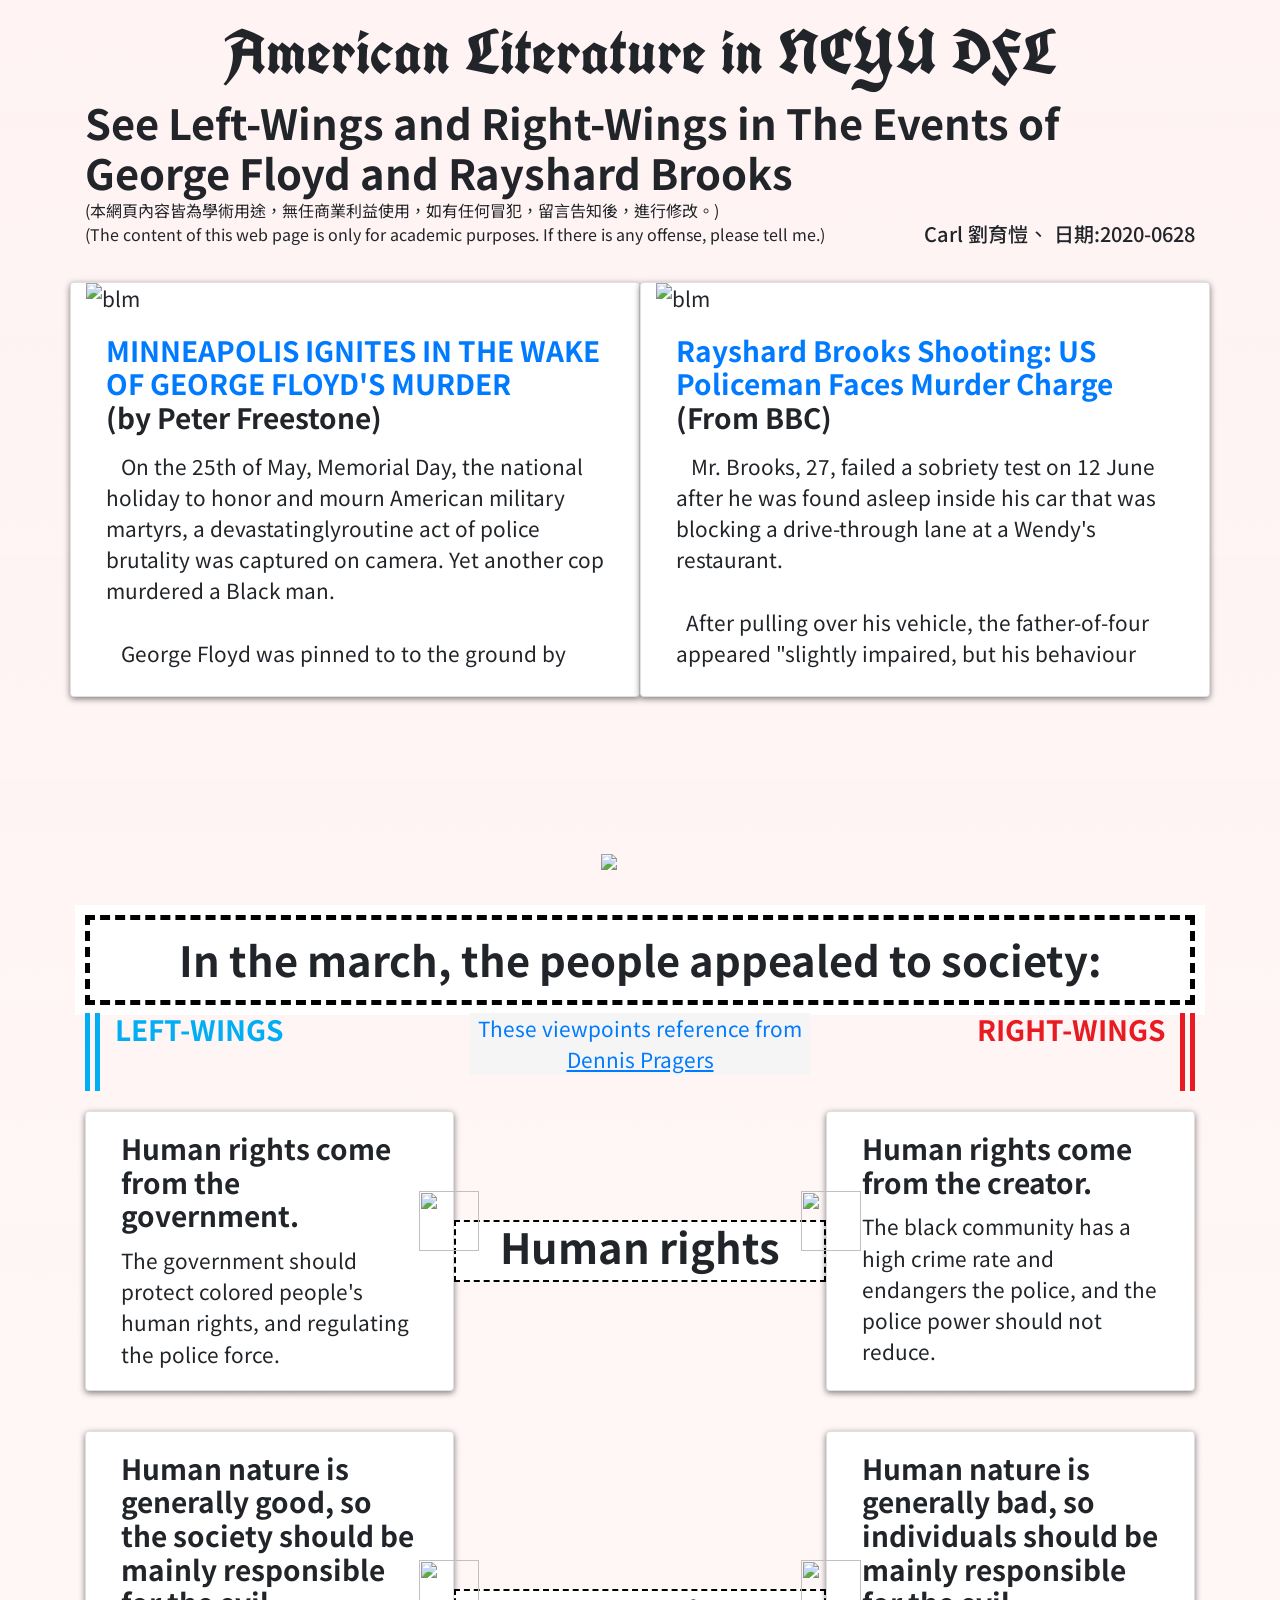
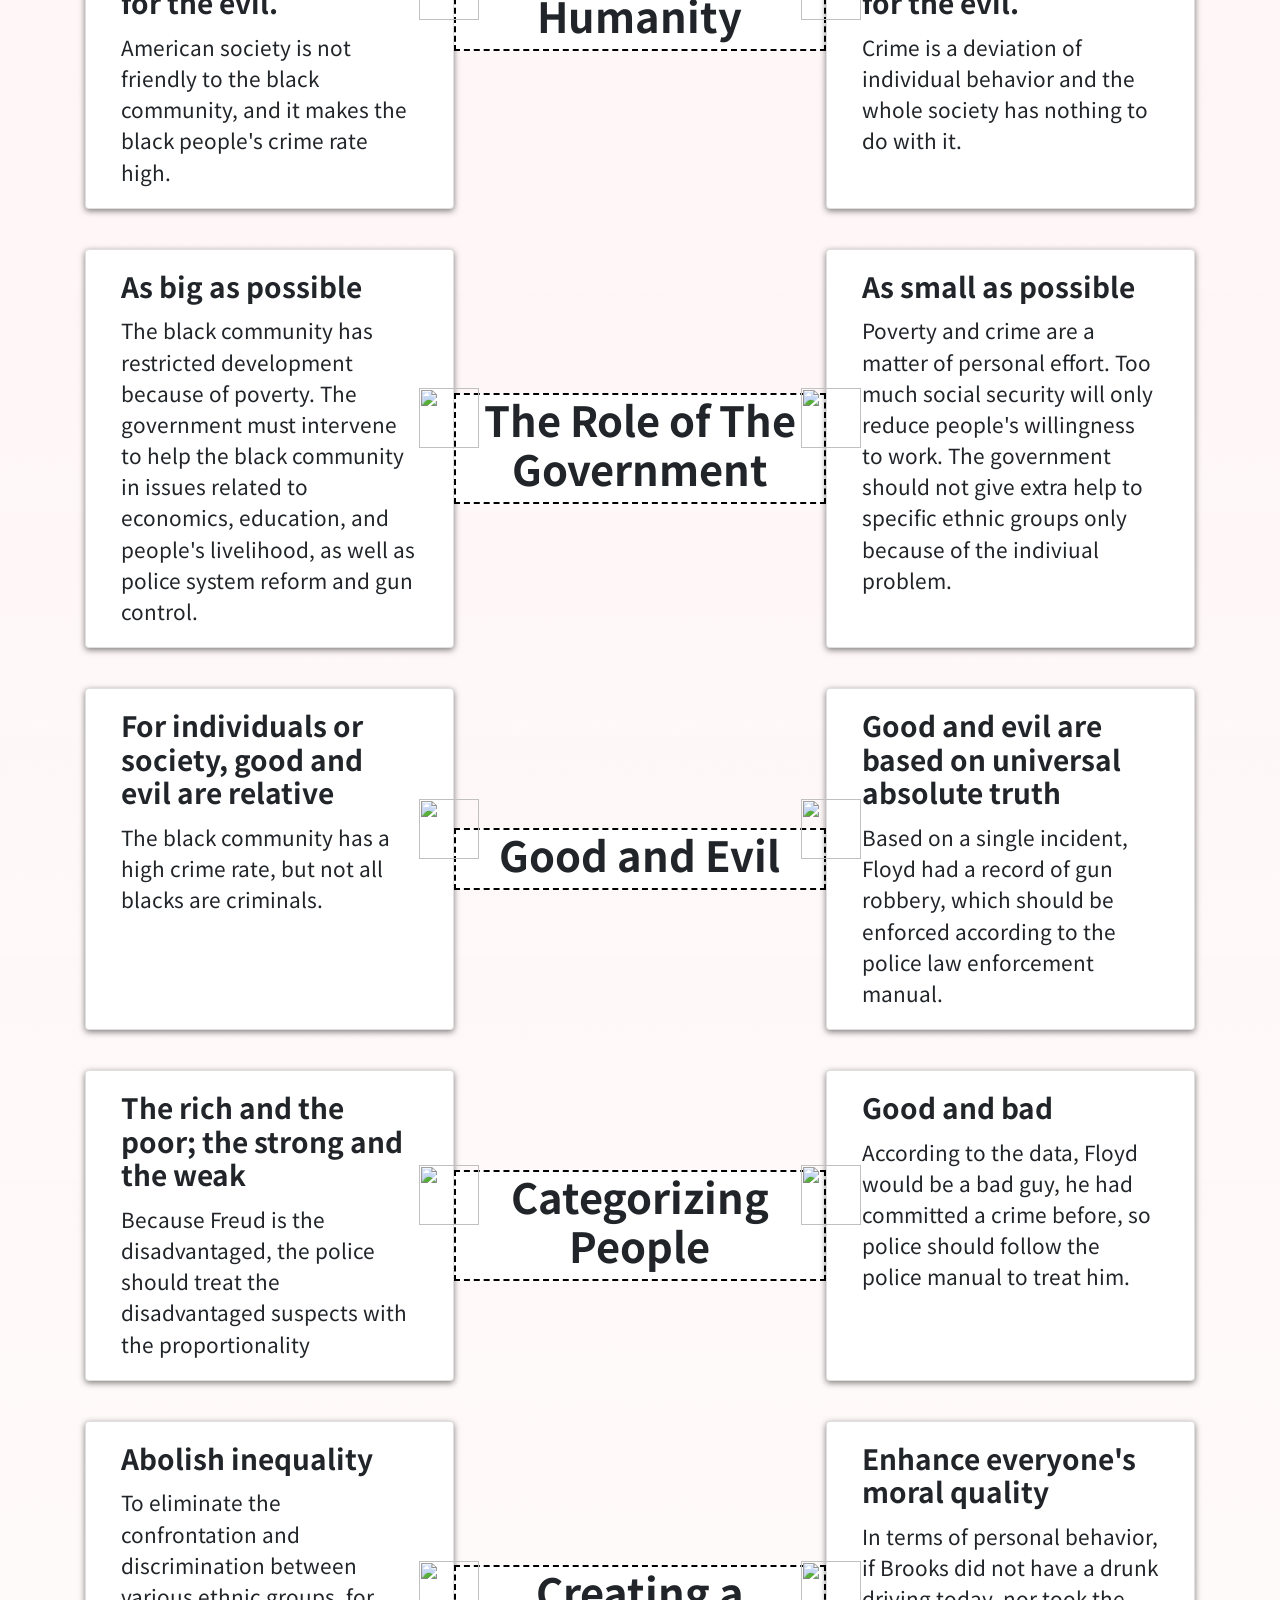
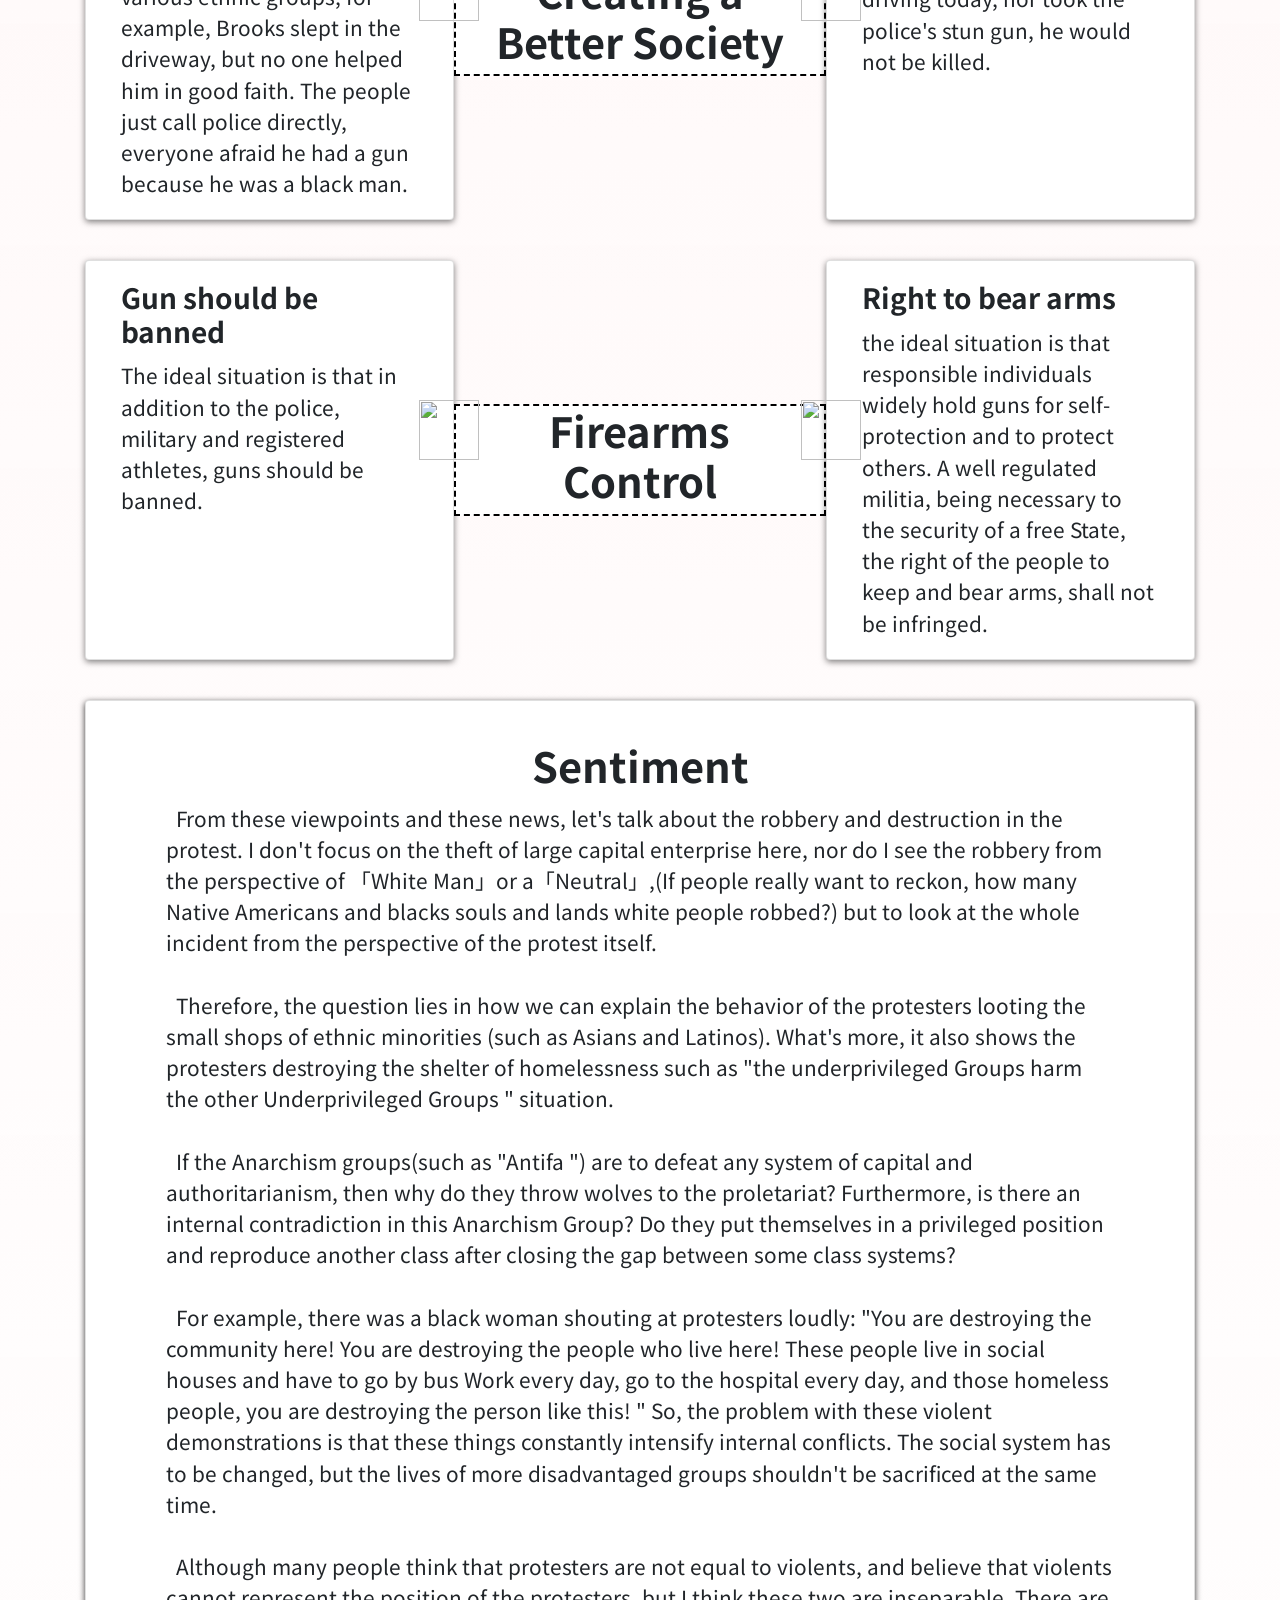
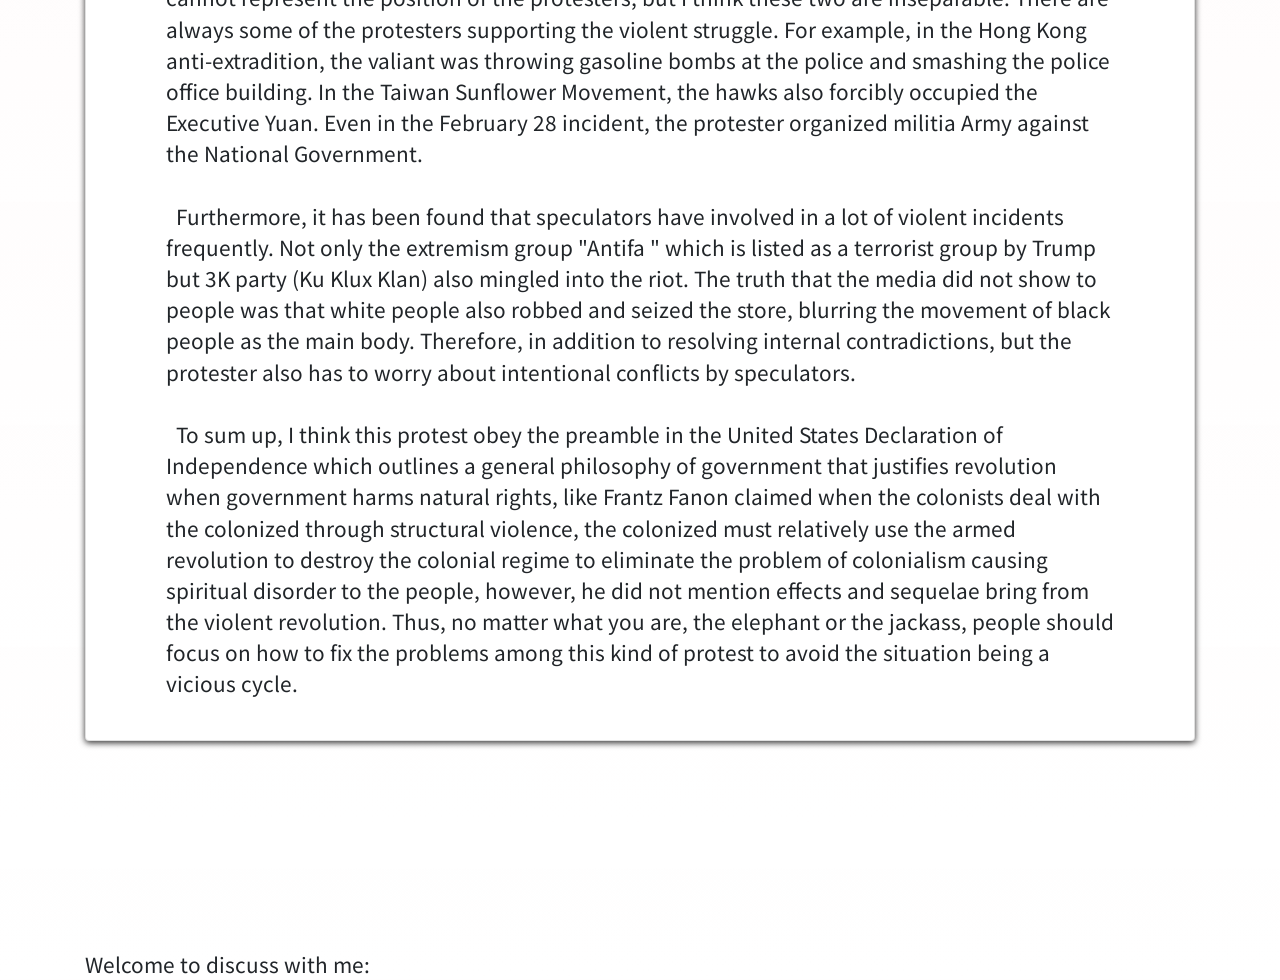
==== index.html @ 21b717a8 "dis" ====
<!DOCTYPE html>
<html lang="en">

<head>
    <meta charset="UTF-8">
    <meta name="viewport" content="width=1025">
    <title>B¿L?M</title>
    <link rel="stylesheet" href="https://meyerweb.com/eric/tools/css/reset/reset200802.css">
    <link rel="stylesheet" href="https://stackpath.bootstrapcdn.com/bootstrap/4.5.0/css/bootstrap.min.css" integrity="sha384-9aIt2nRpC12Uk9gS9baDl411NQApFmC26EwAOH8WgZl5MYYxFfc+NcPb1dKGj7Sk" crossorigin="anonymous">
    <!-- <script src="https://stackpath.bootstrapcdn.com/bootstrap/4.5.0/js/bootstrap.min.js" integrity="sha384-OgVRvuATP1z7JjHLkuOU7Xw704+h835Lr+6QL9UvYjZE3Ipu6Tp75j7Bh/kR0JKI" crossorigin="anonymous"></script> -->
    <link rel="stylesheet" href="https://cdnjs.cloudflare.com/ajax/libs/animate.css/3.3.0/animate.css">
    <link rel="shortcut icon" href="https://iconsplace.com/wp-content/uploads/_icons/000000/256/png/google-chrome-icon-256.png" type="image/x-icon">
    <link href="https://fonts.googleapis.com/css2?family=Noto+Sans+TC&family=UnifrakturCook:wght@700&display=swap" rel="stylesheet">
    <style>
        body {
            background: linear-gradient(rgba(255, 240, 240, 0.8), rgba(255, 255, 255, 0.9)), url('https://lh3.googleusercontent.com/proxy/pJ5uopFT8sGf6mEjCvaZZ-eyy_lwUpYX_Kmz_MWmwpootfdPMkE-rn_CFfOPHUoTSkvxgxNnmTvLa0_MJvCiFk77W7MVQLujhTjH9GxRevY4FN2OhsNRn4nRMw');
            font-family: 'Noto Sans TC', sans-serif;
            font-size: 1.3em;
        }
        
        h1 {
            font-size: 3em;
            font-weight: bold;
            font-family: 'UnifrakturCook', cursive;
        }
        
        h2 {
            font-size: 2em;
            font-weight: bold;
        }
        
        h3 {
            font-weight: bold;
        }
        
        .box {
            max-width: 1980px;
            min-width: 1024px;
            margin: auto;
        }
        
        .box-head {
            height: 100vh;
        }
        
        header {
            margin-top: 15px;
        }
        
        img {
            width: 100%;
            max-height: 250px;
        }
        
        .card {
            width: 18rem;
            margin: 20px 0px;
            box-shadow: 0 2px 6px rgba(0, 0, 0, .5);
        }
        
        .news {
            overflow-y: auto;
            height: 25vh;
        }
        
        .news2 {
            transition: all 1s 0s ease;
        }
        
        .news2:hover {
            color: palevioletred;
        }
        
        .backtop {
            position: fixed;
            bottom: 0;
            right: 44.6%;
            width: 200px;
            text-align: center;
            font-size: 3em;
            z-index: 1;
        }
        
        .backtop>a>img {
            width: 50%;
        }
        
        .subtitle>* {
            display: inline;
        }
        
        .detail>h5 {
            display: inline;
        }
        
        .final {
            width: 100%;
            margin-bottom: 10em;
            box-shadow: 0 2px 6px rgba(0, 0, 0, .8);
        }
        
        .final .card-body {
            margin: 20px 60px;
        }
        
        .final .card-body .card-text {
            height: auto;
        }
        
        .personbox {
            position: relative;
        }
        
        .personbox>img {
            border-radius: 50%;
        }
        
        .personbox .left {
            position: absolute;
            bottom: 0px;
            left: -130px;
            width: 75%;
        }
        
        .personbox .right {
            position: absolute;
            bottom: 0px;
            right: -130px;
            width: 75%;
        }
        
        .identitycard {
            background-color: white;
            text-align: center;
            margin: auto;
            line-height: 15em;
            border: dashed 2px black
        }
        
        .talkleft {
            width: 60px;
            height: 60px;
            content: url("https://image.winudf.com/v2/image1/dG4udGVlbnN3ZWxmYXJlX2ljb25fMTU3MDIwMjI2NV8wMTA/icon.png?w=170&fakeurl=1");
            border-radius: 0 !important;
            z-index: 1000;
            position: absolute;
            right: -7%;
            bottom: 50%;
        }
        
        .talkright {
            width: 60px;
            height: 60px;
            content: url("https://pic.90sjimg.com/design/00/58/41/78/58d649160c2cd.png");
            border-radius: 0 !important;
            z-index: 1000;
            position: absolute;
            left: -7%;
            bottom: 50%;
        }
    </style>
</head>

<body class="container">

    <article class="box">
        <section class="box-head">
            <header class="wow slideInDown" data-wow-duration="1s" data-wow-delay="0.5s">
                <h1 class="" style="text-align: center;">American Literature in NCYU DFL</h1>
                <div class="subtitle">
                    <h2 class="fadeInRightBig">See Left-Wings and Right-Wings in The Events of George Floyd and Rayshard Brooks</h2>
                    <div class="detail float-right " style="padding-top: 70px ;">
                        <h5>Carl 劉育愷</h5>、
                        <h5>日期:2020-0628</h5>
                    </div>
                </div>
                <p style="font-size: 16px; display: inline-block;">(本網頁內容皆為學術用途，無任商業利益使用，如有任何冒犯，留言告知後，進行修改。)<br>(The content of this web page is only for academic purposes. If there is any offense, please tell me.)</p>
            </header>
            <nav class="wow slideInUp backtop" data-wow-duration="2s" data-wow-delay="0.5s" onclick="reSet()">
                <a href="#">
                    <img src="https://lh3.googleusercontent.com/proxy/w7RNd7OXlBFT8busIS2VS5Qcq_rVOCeMQg1TzalvDR4INzHD3v9zJ9gLujIkWlRCo4nq19JwOWpqMjEetchMlT_P_YSnmse8zBUNX0by157L">
                </a>
            </nav>
            <article class="wow slideInDown row">
                <section class="card col">
                    <img src="https://newbloommag.net/wp-content/uploads/2020/06/image1-5.jpg" alt="blm">
                    <div class="card-body">
                        <h3 class="card-title"><a class="news2" href="https://newbloommag.net/2020/06/07/minneapolis-ignites-state-violence/" target="_blank">MINNEAPOLIS IGNITES IN THE WAKE OF GEORGE FLOYD'S MURDER
                            </a>
                            <p>(by Peter Freestone)</p>
                        </h3>
                        <p class="card-text news">&nbsp; &nbsp;On the 25th of May, Memorial Day, the national holiday to honor and mourn American military martyrs, a devastatinglyroutine act of police brutality was captured on camera. Yet another cop murdered a Black man. <br><br>&nbsp;
                            &nbsp;George Floyd was pinned to to the ground by Minneapolis police and suffocated under the weight of the knee pressed against his neck. Some of GeorgeFloyd's last words echoed Eric Garner's dying plea for mercy, "I can't
                            breathe."
                        </p>
                    </div>
                </section>
                <section class="card col">
                    <img src="https://img.rasset.ie/0014a48d-1600.jpg" alt="blm">
                    <div class="card-body">
                        <h3 class="card-title"><a class="news2" href="https://www.bbc.com/news/world-us-canada-53084232" target="_blank">Rayshard Brooks Shooting: US Policeman Faces Murder Charge
                        </a>
                            <p>(From BBC)</p>
                        </h3>
                        <p class="card-text news">&nbsp; &nbsp;Mr. Brooks, 27, failed a sobriety test on 12 June after he was found asleep inside his car that was blocking a drive-through lane at a Wendy's restaurant. <br><br>&nbsp;&nbsp;After pulling over his vehicle, the father-of-four
                            appeared "slightly impaired, but his behaviour during this incident was almost jovial", Fulton County District Attorney Paul Howard said on Wednesday.<br><br>&nbsp;&nbsp;For over 40 minutes, video shows him complying with officers
                            as he consented to a weapons search and provided them with his identification details.<br><br> &nbsp;&nbsp;However, as officers tried to handcuff him, he began struggling. The footage appears to show Mr Brooks punched Mr Rolfe,
                            grabbed Mr. Brosnan's stun gun and turned back while fleeing to fire it at Mr. Rolfe.<br><br>&nbsp;&nbsp;Mr. Brooks suffered two gunshots to the back that caused organ injuries and blood loss. One police bullet also hit a witness'
                            vehicle, nearly killing the driver, investigators say.
                        </p>
                    </div>
                </section>
            </article>
        </section>
        <h2 style="text-align: center; border: 5px dashed black ; padding:15px; outline: 10px solid #ffffff; background-color: #ffffff;">In the march, the people appealed to society:</h2>
        <!-- 左右派  -->
        <!-- 左右派 -->
        <!-- 人權 -->
        <article class="container">
            <section class="row">
                <section class="col-4" style="color:rgb(0,174,243); border-left: 15px double rgb(0,174,243)">
                    <h3>LEFT-WINGS</h3>
                </section>
                <section class="col-4">
                    <p style="text-align: center; background-color: whitesmoke ;">
                        <a class="news2" href="https://www.prageru.com/playlist/left-and-right-differences/" target="_blank">These viewpoints reference from <span style="text-decoration: underline;">Dennis Pragers</span></a>
                    </p>
                </section>
                <section class=" col-4 " style="text-align: right;color:rgb(232,27,35);border-right: 15px double rgb(232,27,35) ">
                    <h3>RIGHT-WINGS</h3>
                </section>
            </section>
            <section class="row ">
                <section class="wow bounceInLeft card row personbox col">
                    <img class="wow slideInUp left " style="height: 100% !important;width: 70% !important; bottom:0px;left:-245px;" src="https://media.glamour.com/photos/582df7780700a182135fddbc/master/pass/hillary-clinton-makeup-river.gif" alt="blm ">
                    <img class="talkleft wow jello" data-wow-iteration="infinite">
                    <div class="wow slideInDown card-body ">
                        <h3 class="card-title ">Human rights come from the government.</h3>
                        <p class="card-text ">The government should protect colored people's human rights, and regulating the police force.
                        </p>
                    </div>
                </section>
                <section class="identitycard col ">
                    <h2>Human rights</h2>
                </section>
                <section class="wow bounceInRight card row personbox col ">
                    <img class="right " style="height: 100% !important;width: 70% !important; bottom:-6px;right:-229px;" src="https://www.latercera.com/resizer/LCweiM3SCfS4xxPEzoZa1zQs_2k=/900x600/smart/arc-anglerfish-arc2-prod-copesa.s3.amazonaws.com/public/MACDYMUXYBEONHUFP4DHKCSY64.gif"
                        alt="blm ">
                    <img class="talkright wow jello" data-wow-iteration="infinite">
                    <div class="card-body ">
                        <h3 class="card-title ">Human rights come from the creator.</h3>
                        <p class="card-text ">The black community has a high crime rate and endangers the police, and the police power should not reduce.
                        </p>
                    </div>
                </section>
            </section>
            <!-- 人性 -->
            <!-- 人性 -->
            <section class="row ">
                <section class="wow bounceInLeft card row personbox col ">
                    <img class="wow slideInUp left " style="height: 100% !important;width: 68% !important; bottom:57px;left:-229px;" src="https://2.bp.blogspot.com/-QsU7yml0m9o/WEaJ3cmL1OI/AAAAAAAEKH4/-s4JSiabRSw58zl1hx0I9bqJjkA-z45gwCLcB/s1600/AW328325_12.gif" alt="blm ">
                    <img class="talkleft wow jello" data-wow-iteration="infinite">
                    <div class="wow slideInDown card-body ">
                        <h3 class="card-title ">Human nature is generally good, so the society should be mainly responsible for the evil.</h3>
                        <p class="card-text ">American society is not friendly to the black community, and it makes the black people's crime rate high.
                        </p>
                    </div>
                </section>
                <section class="identitycard col ">
                    <h2>Humanity</h2>
                </section>
                <section class="wow bounceInRight card row personbox col ">
                    <img class="right " style="height: 100% !important;width: 70% !important; bottom:57px;right:-229px;" src="https://upload.wikimedia.org/wikipedia/commons/2/24/%E6%88%98%E5%9B%BD%E6%97%B6%E6%A5%9A%E5%85%B0%E9%99%B5%E4%BB%A4%E8%8D%80%E5%86%B5.jpg" alt="blm ">

                    <img class="talkright wow jello" data-wow-iteration="infinite">
                    <div class="card-body ">
                        <h3 class="card-title ">Human nature is generally bad, so individuals should be mainly responsible for the evil.</h3>
                        <p class="card-text ">Crime is a deviation of individual behavior and the whole society has nothing to do with it.
                        </p>
                    </div>
                </section>
            </section>
            <!-- The role of the government:  -->
            <section class="row ">
                <section class="wow bounceInLeft card row personbox col ">
                    <img class="wow slideInUp left " style="height: 100% !important;width: 68% !important; bottom:57px;left:-229px;" src=" https://i.pinimg.com/originals/3e/51/85/3e518598093d62e6e7a1f4d001343b4f.gif" alt="blm ">
                    <img class="talkleft wow jello" data-wow-iteration="infinite">
                    <div class="wow slideInDown card-body ">
                        <h3 class="card-title ">As big as possible</h3>
                        <p class="card-text ">The black community has restricted development because of poverty. The government must intervene to help the black community in issues related to economics, education, and people's livelihood, as well as police system reform and
                            gun control.
                        </p>
                    </div>
                </section>
                <section class="identitycard col ">
                    <h2>The Role of The Government</h2>
                </section>
                <section class="wow bounceInRight card row personbox col ">
                    <img class="right " style="height: 100% !important;width: 70% !important; bottom:57px;right:-229px;" src="https://vignette.wikia.nocookie.net/epicrapbattlesofhistory/images/2/22/Thomas_Jefferson_Title_Card.gif/revision/latest?cb=20160531102606" alt="blm ">
                    <img class="talkright wow jello" data-wow-iteration="infinite">
                    <div class="card-body ">
                        <h3 class="card-title ">As small as possible</h3>
                        <p class="card-text ">Poverty and crime are a matter of personal effort. Too much social security will only reduce people's willingness to work. The government should not give extra help to specific ethnic groups only because of the indiviual problem.
                        </p>
                    </div>
                </section>
            </section>
            <!-- Good and evil: -->
            <section class="row ">
                <section class="wow bounceInLeft card row personbox col ">
                    <img class="wow slideInUp left " style="height: 100% !important;width: 68% !important; bottom:57px;left:-229px;" src="https://thumbs.dreamstime.com/z/jean-jacques-rousseau%E9%A2%9C%E8%89%B2%E7%94%BB%E8%B1%A1%EF%BC%8C%E4%BC%A0%E6%9F%93%E5%AA%92%E4%BB%8B-rousseau%EF%BC%8C-145036690.jpg"
                        alt="blm ">
                    <img class="talkleft wow jello" data-wow-iteration="infinite">
                    <div class="wow slideInDown card-body ">
                        <h3 class="card-title ">For individuals or society, good and evil are relative</h3>
                        <p class="card-text ">The black community has a high crime rate, but not all blacks are criminals.
                        </p>
                    </div>
                </section>
                <section class="identitycard col ">
                    <h2>Good and Evil</h2>
                </section>
                <section class="wow bounceInRight card row personbox col ">
                    <img class="right " style="height: 100% !important;width: 70% !important; bottom:57px;right:-229px;" src="https://res.cloudinary.com/jerrick/image/upload/fl_progressive,q_auto,w_1024/avkfe2c0n9grxwddkuuc.gif" alt="blm ">
                    <img class="talkright wow jello" data-wow-iteration="infinite">
                    <div class="card-body ">
                        <h3 class="card-title ">Good and evil are based on universal absolute truth</h3>
                        <p class="card-text ">Based on a single incident, Floyd had a record of gun robbery, which should be enforced according to the police law enforcement manual.
                        </p>
                    </div>
                </section>
            </section>
            <!-- the main categories of humans  -->
            <section class="row ">
                <section class="wow bounceInLeft card row personbox col ">
                    <img class="wow slideInUp left " style="height: 100% !important;width: 68% !important; bottom:57px;left:-229px;" src="https://encrypted-tbn0.gstatic.com/images?q=tbn%3AANd9GcQp6TKurNcpODxoJWwgDtS2Gld5W0gOnFjQnQ&usqp=CAU" alt="blm ">
                    <img class="talkleft wow jello" data-wow-iteration="infinite">
                    <div class="wow slideInDown card-body ">
                        <h3 class="card-title ">The rich and the poor; the strong and the weak</h3>
                        <p class="card-text ">Because Freud is the disadvantaged, the police should treat the disadvantaged suspects with the proportionality
                        </p>
                    </div>
                </section>
                <section class="identitycard col ">
                    <h2>Categorizing People</h2>
                </section>
                <section class="wow bounceInRight card row personbox col ">
                    <img class="right " style="height: 100% !important;width: 70% !important; bottom:57px;right:-229px;" src="https://4.bp.blogspot.com/-myY9gHFFIGM/Tz341dSLVLI/AAAAAAAAAIk/dTtIrKmL1Gs/s1600/machiavelli.jpg" alt="blm ">
                    <img class="talkright wow jello" data-wow-iteration="infinite">
                    <div class="card-body ">
                        <h3 class="card-title ">Good and bad</h3>
                        <p class="card-text ">According to the data, Floyd would be a bad guy, he had committed a crime before, so police should follow the police manual to treat him.
                        </p>
                    </div>
                </section>
            </section>
            <!-- creating a better society -->
            <section class="row ">
                <section class="wow bounceInLeft card row personbox col ">
                    <img class="wow slideInUp left " style="height: 100% !important;width: 68% !important; bottom:57px;left:-229px;" src=" https://media1.giphy.com/media/lSUdaVsODgOemYGPeS/giphy.gif?cid=e3b0c442c9c53ed148a1385fb65cdd6c73080f845adbadcd&rid=giphy.gif" alt="blm ">
                    <img class="talkleft wow jello" data-wow-iteration="infinite">
                    <div class="wow slideInDown card-body ">
                        <h3 class="card-title ">Abolish inequality</h3>
                        <p class="card-text ">To eliminate the confrontation and discrimination between various ethnic groups, for example, Brooks slept in the driveway, but no one helped him in good faith. The people just call police directly, everyone afraid he had a gun
                            because he was a black man.

                        </p>
                    </div>
                </section>
                <section class="identitycard col ">
                    <h2>Creating a Better Society</h2>
                </section>
                <section class="wow bounceInRight card row personbox col ">
                    <img class="right " style="height: 100% !important;width: 70% !important; bottom:57px;right:-229px;" src="https://i2.cdn.turner.com/cnn/2015/images/09/17/trumpfaces.gif" alt="blm ">
                    <img class="talkright wow jello" data-wow-iteration="infinite">
                    <div class="card-body ">
                        <h3 class="card-title ">Enhance everyone's moral quality</h3>
                        <p class="card-text ">In terms of personal behavior, if Brooks did not have a drunk driving today, nor took the police's stun gun, he would not be killed.
                        </p>
                    </div>
                </section>
            </section>
            <!--Firearms Control  -->
            <section class="row ">
                <section class="wow bounceInLeft card row personbox col ">
                    <img class="wow slideInUp left " style="height: 100% !important;width: 68% !important; bottom:57px;left:-229px;" src="https://media1.tenor.com/images/d591623c9a16e971268f60e375aa82de/tenor.gif" alt="blm ">
                    <img class="talkleft wow jello" data-wow-iteration="infinite">
                    <div class="wow slideInDown card-body ">
                        <h3 class="card-title ">Gun should be banned</h3>
                        <p class="card-text ">The ideal situation is that in addition to the police, military and registered athletes, guns should be banned.
                        </p>
                    </div>
                </section>
                <section class="identitycard col ">
                    <h2>Firearms Control</h2>
                </section>
                <section class="wow bounceInRight card row personbox col ">
                    <img class="right " style="height: 100% !important;width: 70% !important; bottom:57px;right:-229px;" src="https://qph.fs.quoracdn.net/main-qimg-964e3bdf05748a51c214e65d8037cc70" alt="blm ">
                    <img class="talkright wow jello" data-wow-iteration="infinite">
                    <div class="card-body ">
                        <h3 class="card-title ">Right to bear arms</h3>
                        <p class="card-text ">the ideal situation is that responsible individuals widely hold guns for self-protection and to protect others. A well regulated militia, being necessary to the security of a free State, the right of the people to keep and bear
                            arms, shall not be infringed.
                        </p>
                    </div>
                </section>
            </section>


        </article>
        <footer class="wow slideInUp final card ">
            <section class="card-body ">
                <h2 class="card-title " style="text-align: center;">Sentiment
                </h2>
                <p class="card-text ">&nbsp;&nbsp;From these viewpoints and these news, let's talk about the robbery and destruction in the protest. I don't focus on the theft of large capital enterprise here, nor do I see the robbery from the perspective of 「White Man」or
                    a「Neutral」,(If people really want to reckon, how many Native Americans and blacks souls and lands white people robbed?) but to look at the whole incident from the perspective of the protest itself. <br><br>&nbsp;&nbsp;Therefore, the
                    question lies in how we can explain the behavior of the protesters looting the small shops of ethnic minorities (such as Asians and Latinos). What's more, it also shows the protesters destroying the shelter of homelessness such as
                    "the underprivileged Groups harm the other Underprivileged Groups " situation.<br><br>&nbsp;&nbsp;If the Anarchism groups(such as "Antifa ") are to defeat any system of capital and authoritarianism, then why do they throw wolves to
                    the proletariat? Furthermore, is there an internal contradiction in this Anarchism Group? Do they put themselves in a privileged position and reproduce another class after closing the gap between some class systems?
                    <br><br>&nbsp;&nbsp;For example, there was a black woman shouting at protesters loudly: "You are destroying the community here! You are destroying the people who live here! These people live in social houses and have to go by bus Work
                    every day, go to the hospital every day, and those homeless people, you are destroying the person like this! " So, the problem with these violent demonstrations is that these things constantly intensify internal conflicts. The social
                    system has to be changed, but the lives of more disadvantaged groups shouldn't be sacrificed at the same time.<br><br>&nbsp;&nbsp;Although many people think that protesters are not equal to violents, and believe that violents cannot
                    represent the position of the protesters, but I think these two are inseparable. There are always some of the protesters supporting the violent struggle. For example, in the Hong Kong anti-extradition, the valiant was throwing gasoline
                    bombs at the police and smashing the police office building. In the Taiwan Sunflower Movement, the hawks also forcibly occupied the Executive Yuan. Even in the February 28 incident, the protester organized militia Army against the
                    National Government. <br><br>&nbsp;&nbsp;Furthermore, it has been found that speculators have involved in a lot of violent incidents frequently. Not only the extremism group "Antifa " which is listed as a terrorist group by Trump but
                    3K party (Ku Klux Klan) also mingled into the riot. The truth that the media did not show to people was that white people also robbed and seized the store, blurring the movement of black people as the main body. Therefore, in addition
                    to resolving internal contradictions, but the protester also has to worry about intentional conflicts by speculators.<br><br>&nbsp;&nbsp;To sum up, I think this protest obey the preamble in the United States Declaration of Independence
                    which outlines a general philosophy of government that justifies revolution when government harms natural rights, like Frantz Fanon claimed when the colonists deal with the colonized through structural violence, the colonized must
                    relatively use the armed revolution to destroy the colonial regime to eliminate the problem of colonialism causing spiritual disorder to the people, however, he did not mention effects and sequelae bring from the violent revolution.
                    Thus, no matter what you are, the elephant or the jackass, people should focus on how to fix the problems among this kind of protest to avoid the situation being a vicious cycle.

                </p>
            </section>
        </footer>
    </article>
    <div>Welcome to discuss with me:</div>
    <div id="disqus_thread"></div>



    <script src="https://cdnjs.cloudflare.com/ajax/libs/jquery/2.1.4/jquery.js "></script>
    <script src="https://cdnjs.cloudflare.com/ajax/libs/wow/1.1.2/wow.min.js "></script>
    <script>
        $(function() {
            new WOW().init();
        });
        console.log(WOW);

        function reSet() {
            $('.wow').attr('style', 'visibility: hidden; animation-name: none;');
            new WOW().init();
        }
    </script>
    <script>
        /**
         *  RECOMMENDED CONFIGURATION VARIABLES: EDIT AND UNCOMMENT THE SECTION BELOW TO INSERT DYNAMIC VALUES FROM YOUR PLATFORM OR CMS.
         *  LEARN WHY DEFINING THESE VARIABLES IS IMPORTANT: https://disqus.com/admin/universalcode/#configuration-variables*/
        /*
        var disqus_config = function () {
        this.page.url = PAGE_URL;  // Replace PAGE_URL with your page's canonical URL variable
        this.page.identifier = PAGE_IDENTIFIER; // Replace PAGE_IDENTIFIER with your page's unique identifier variable
        };
        */
        (function() { // DON'T EDIT BELOW THIS LINE
            var d = document,
                s = d.createElement('script');
            s.src = 'https://l1u9b0330.disqus.com/embed.js';
            s.setAttribute('data-timestamp', +new Date());
            (d.head || d.body).appendChild(s);
        })();
    </script>
</body>

</html>
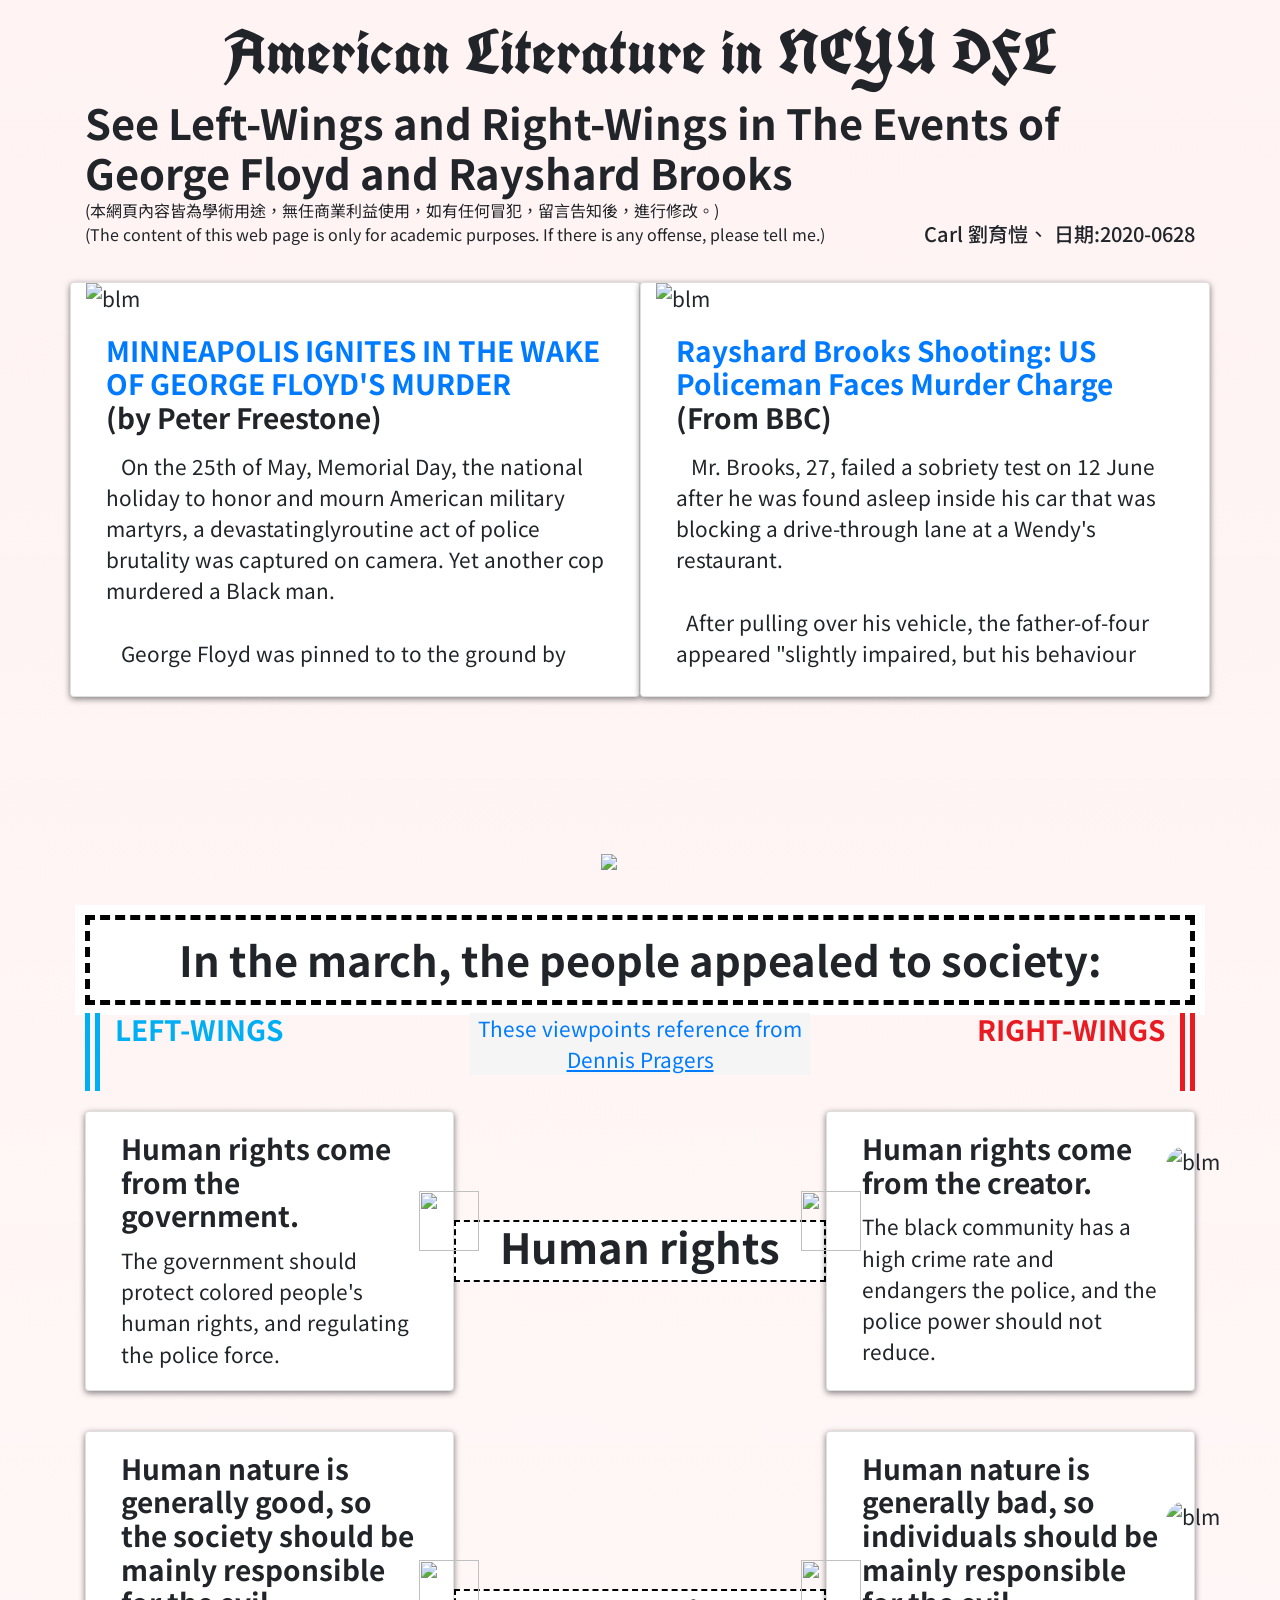
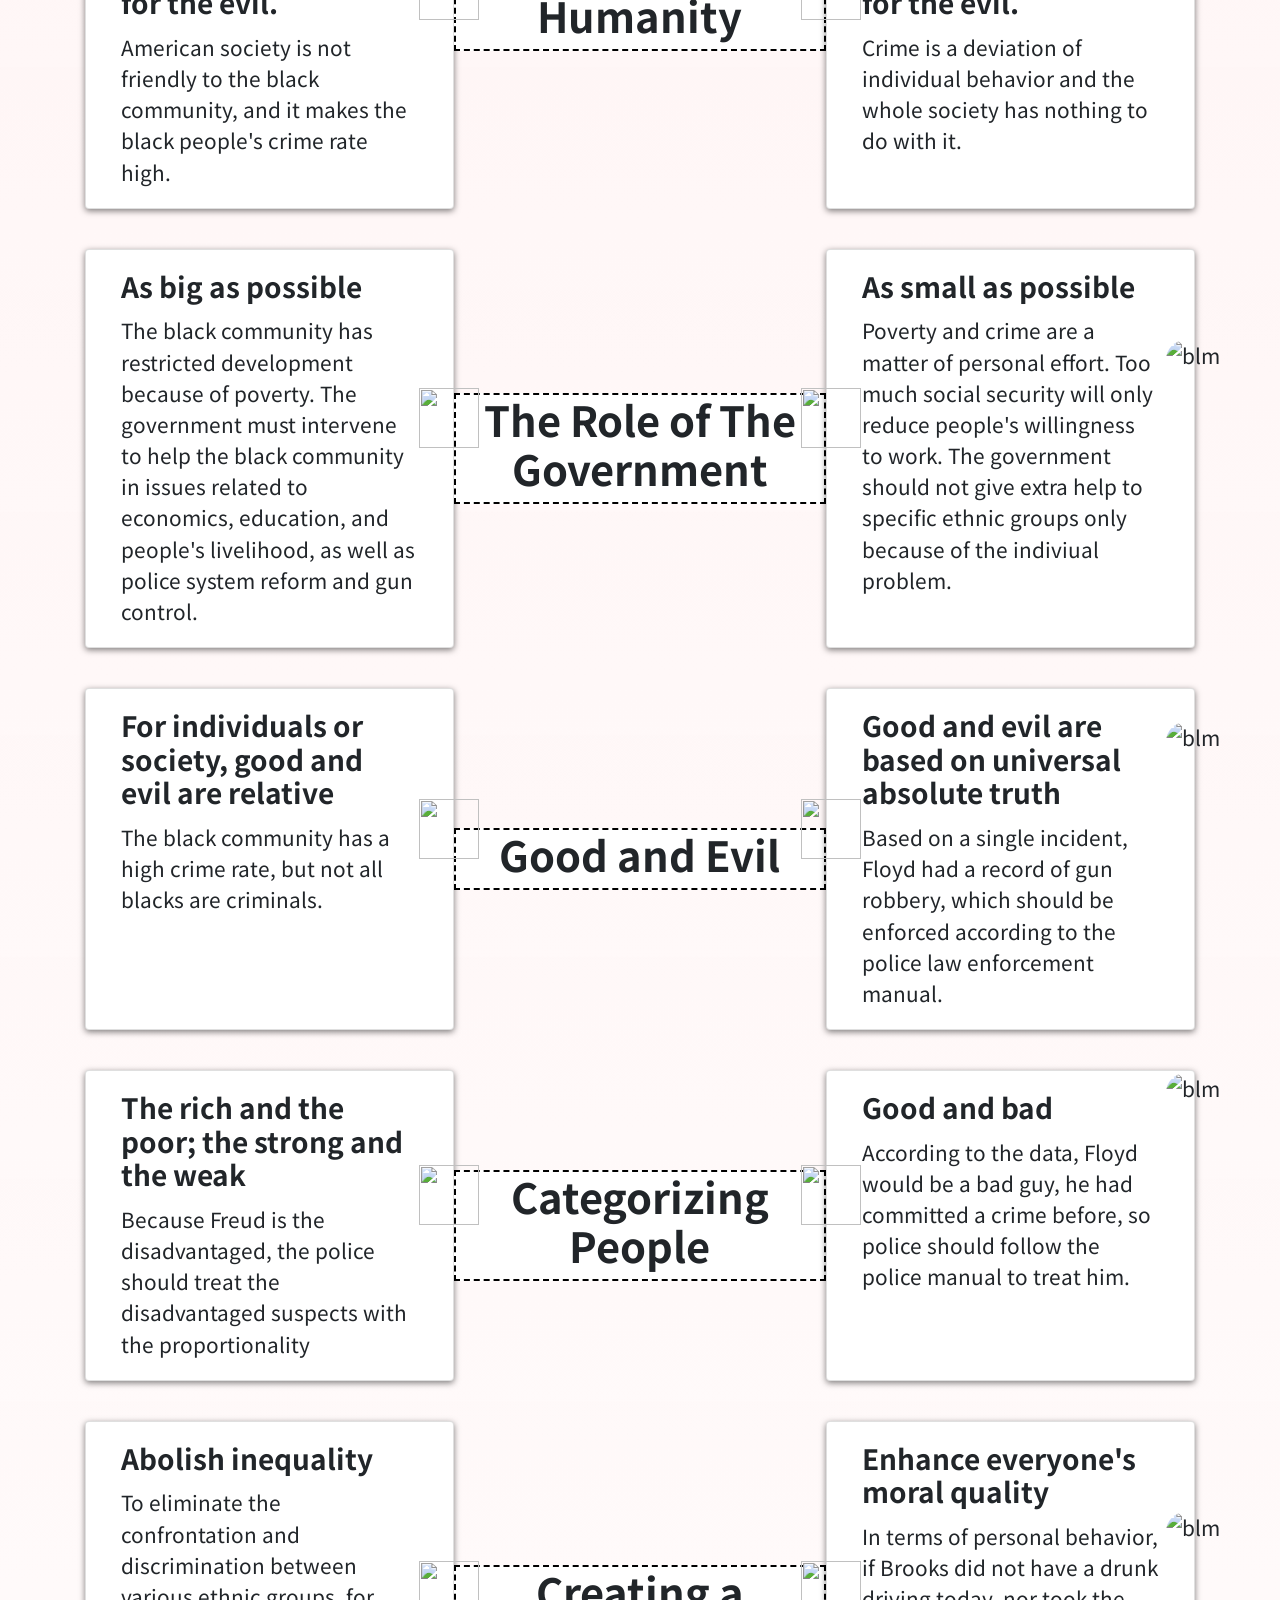
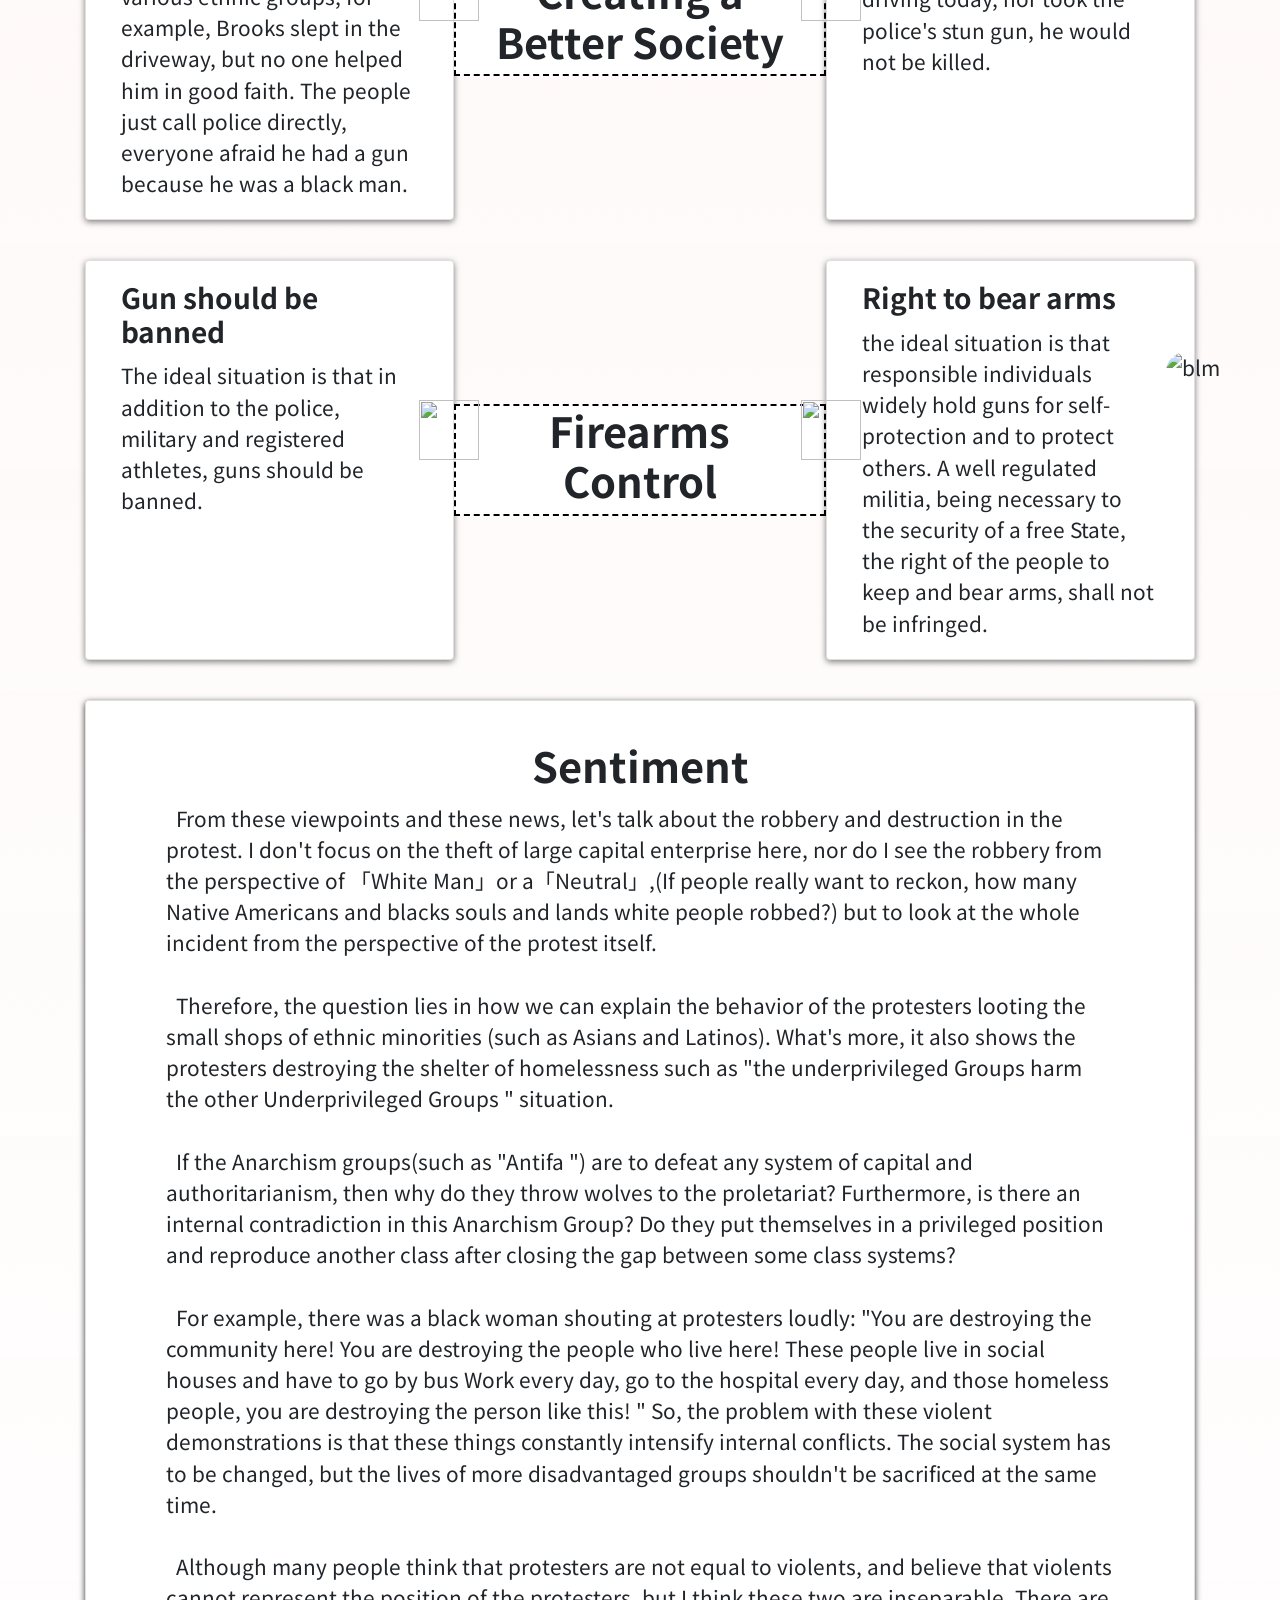
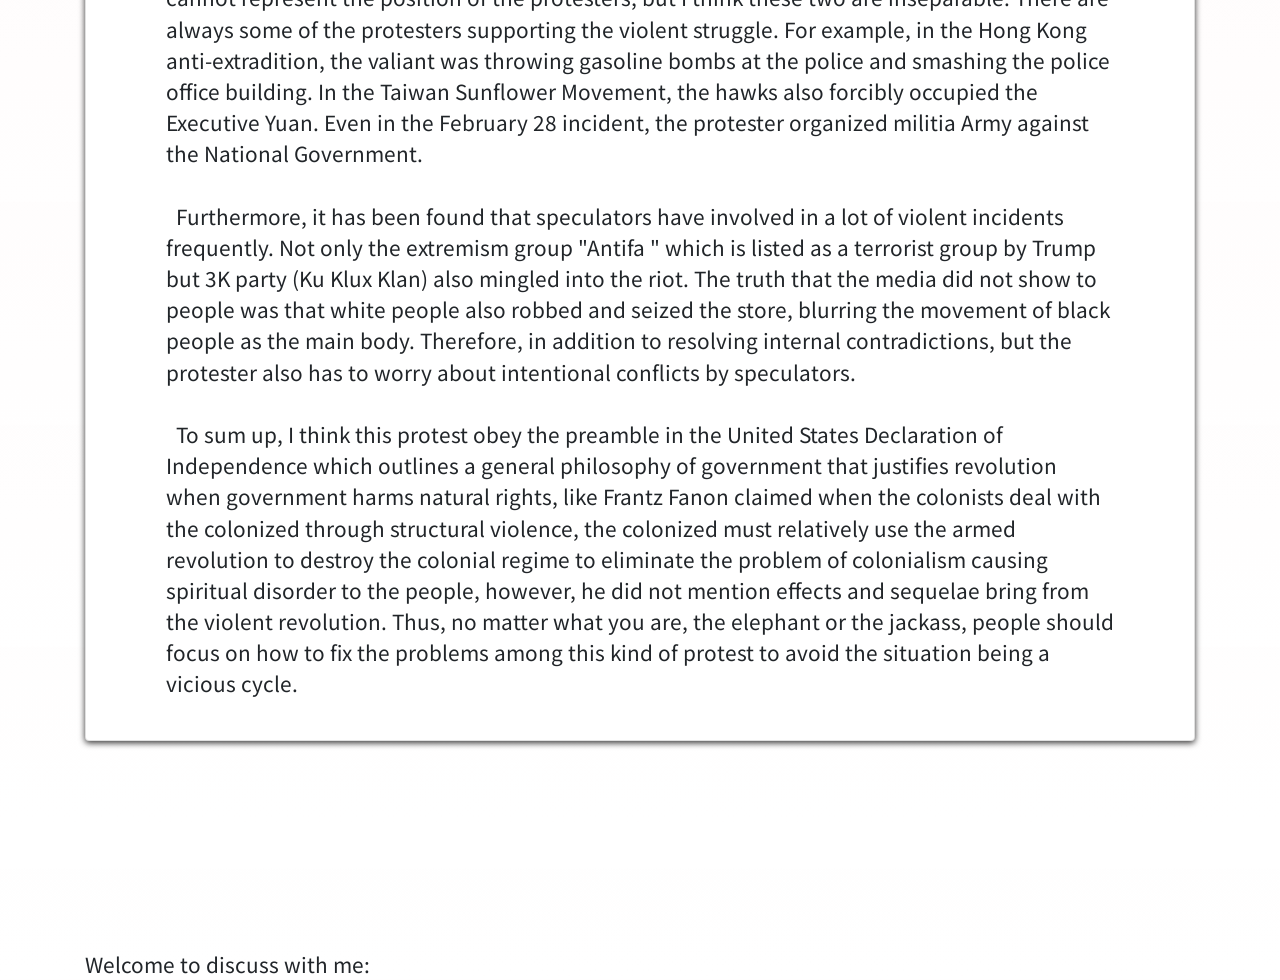
==== commit 7c6b0837: "First edition" ====
--- a/index.html
+++ b/index.html
@@ -117,9 +117,10 @@
         
         .personbox .left {
             position: absolute;
-            bottom: 0px;
-            left: -130px;
-            width: 75%;
+            bottom: 57px;
+            left: -226px;
+            width: 70%;
+            border-radius: 20px;
         }
         
         .personbox .right {
@@ -127,6 +128,7 @@
             bottom: 0px;
             right: -130px;
             width: 75%;
+            border-radius: 20px;
         }
         
         .identitycard {
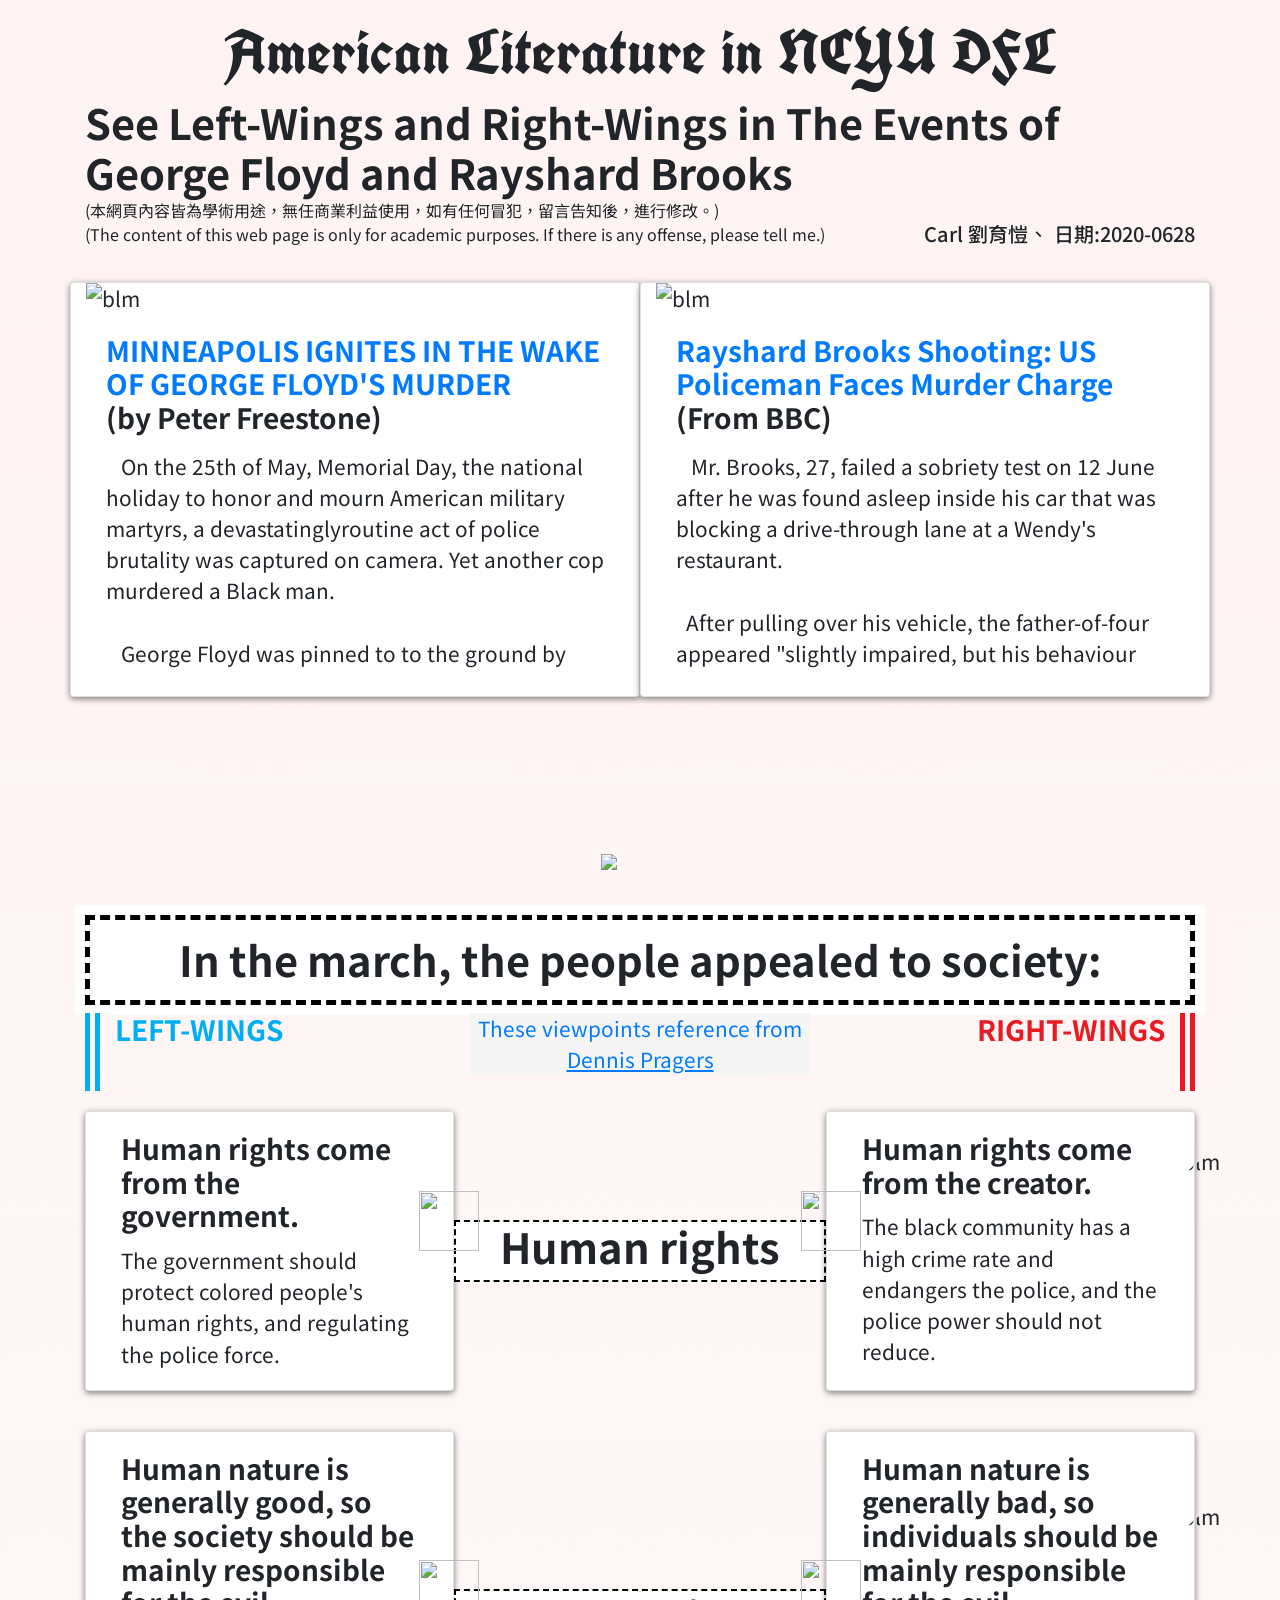
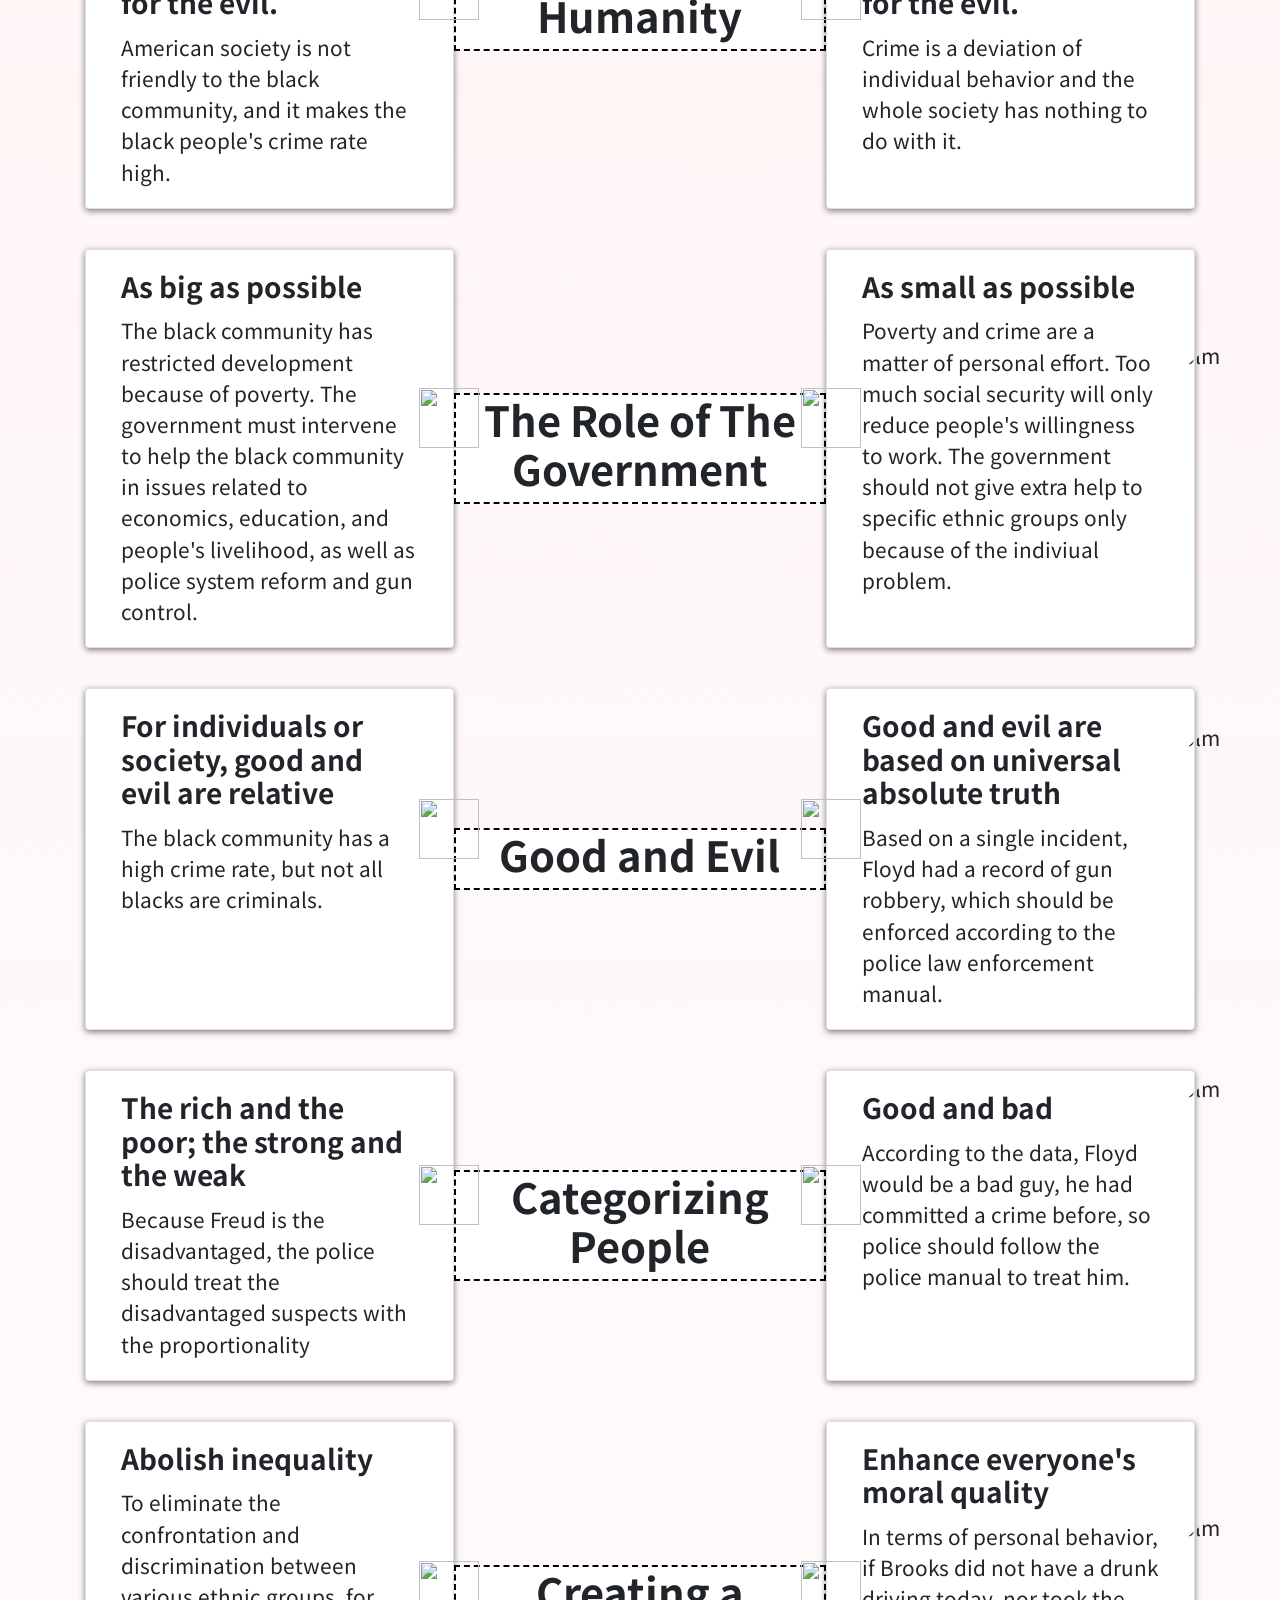
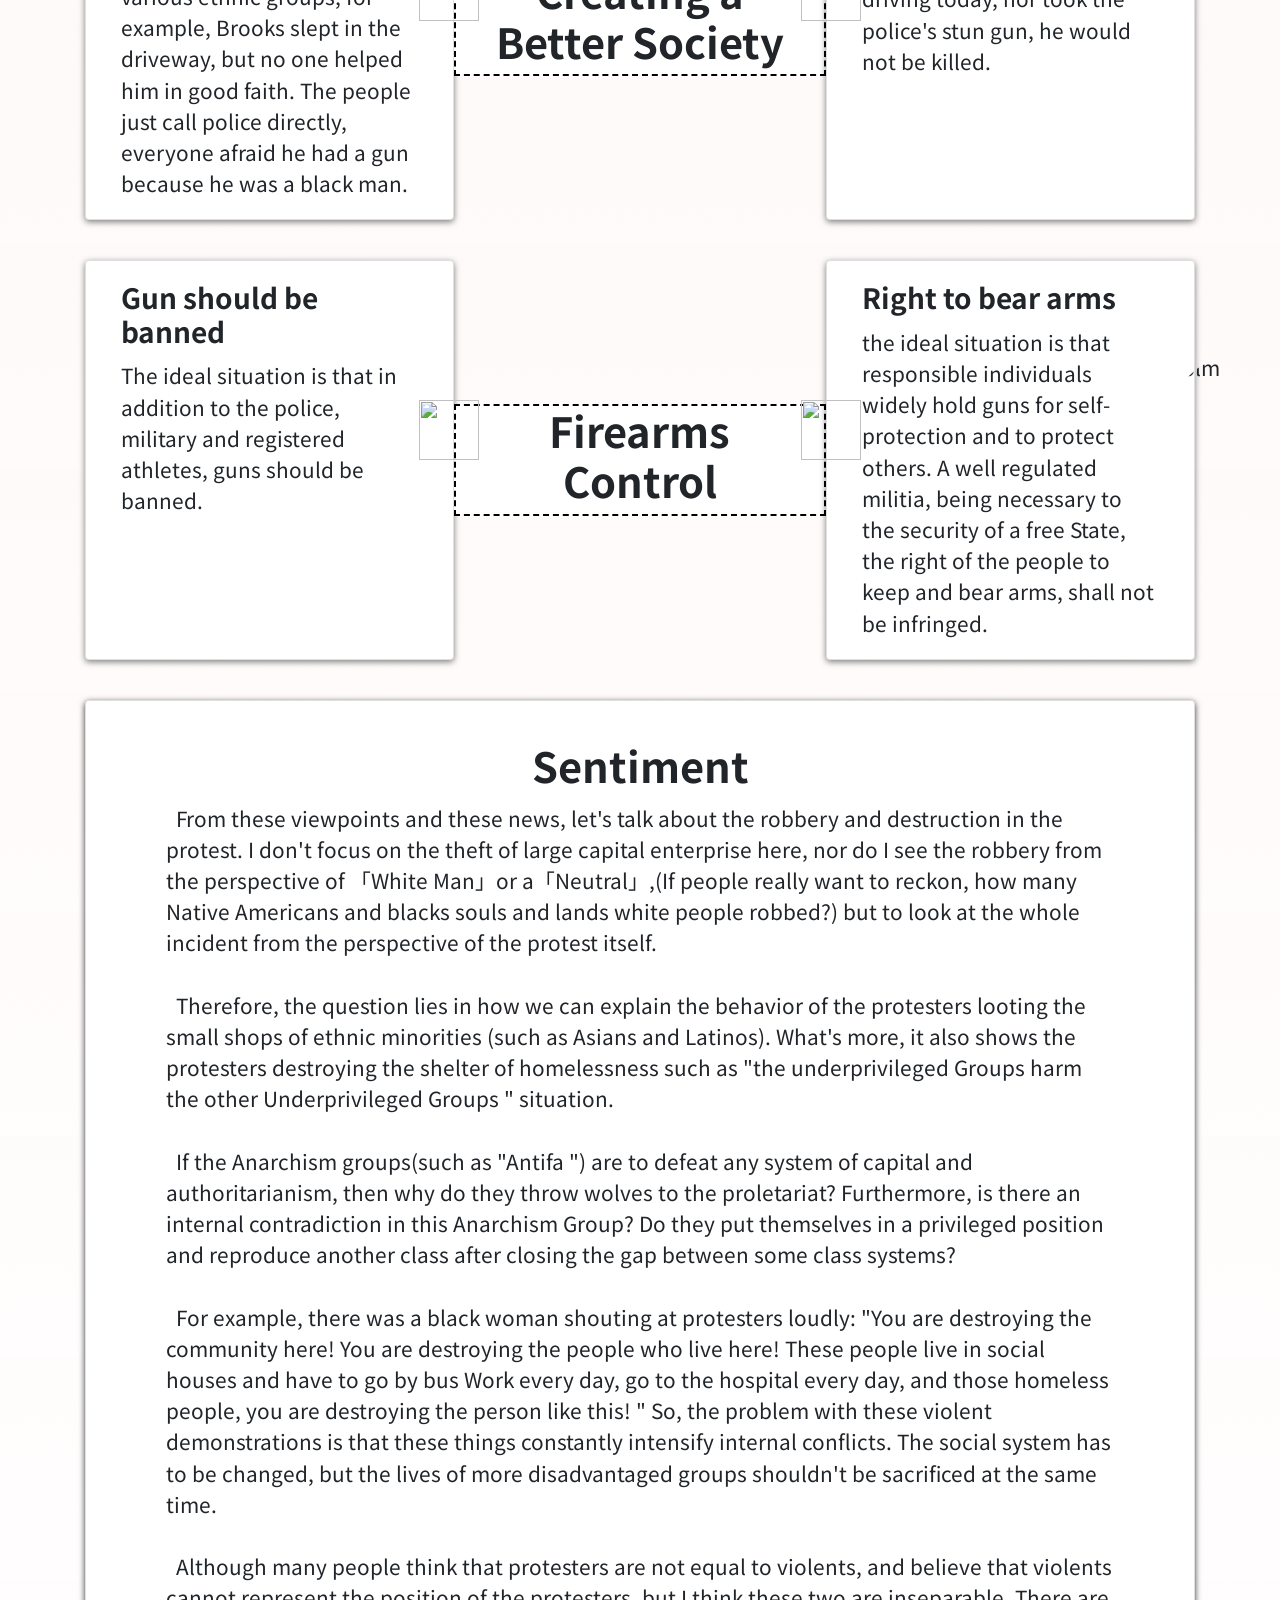
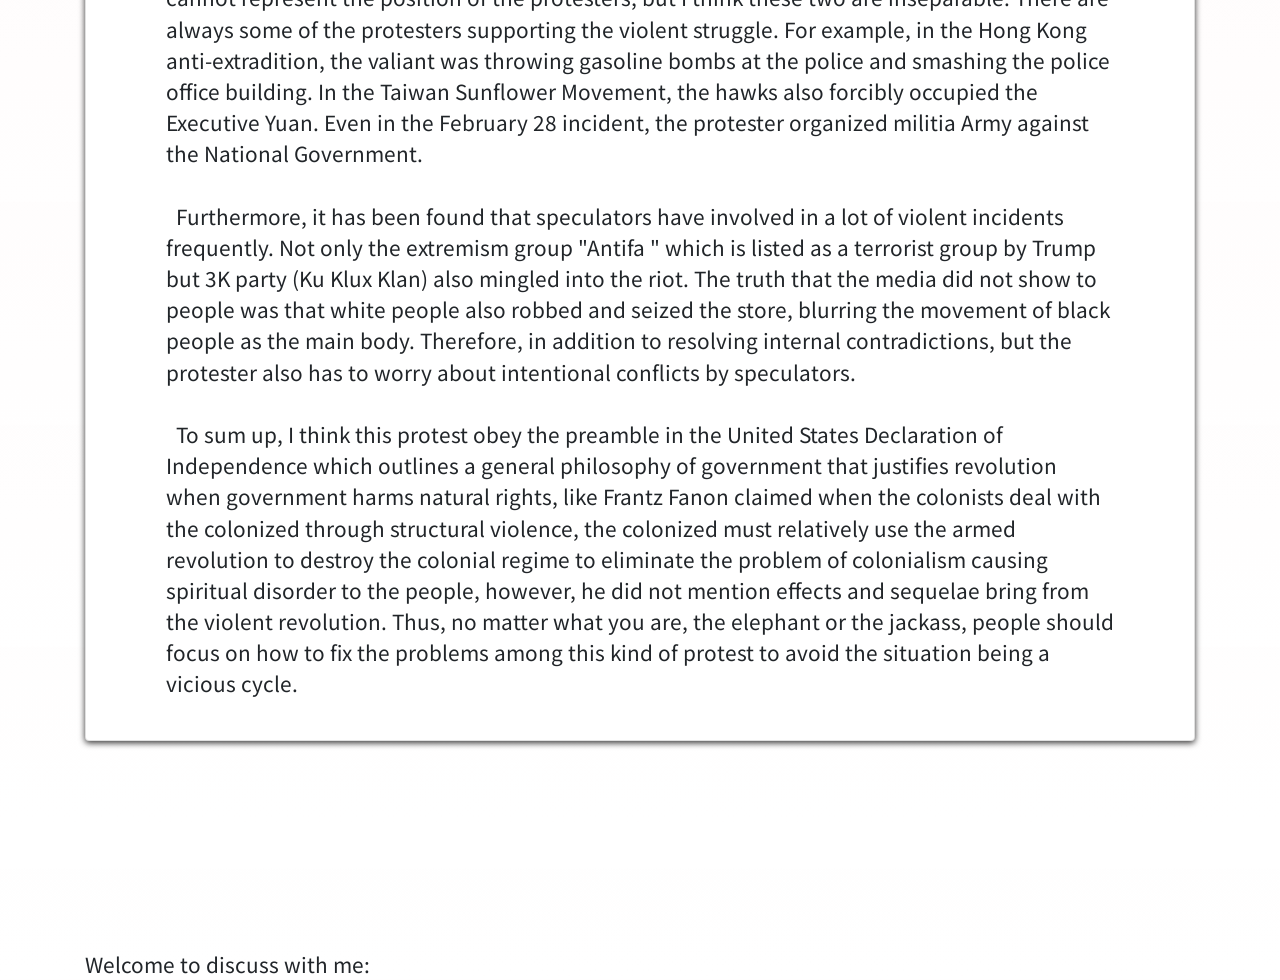
==== commit f66484de: "55" ====
--- a/index.html
+++ b/index.html
@@ -35,7 +35,6 @@
         
         .box {
             max-width: 1980px;
-            min-width: 1024px;
             margin: auto;
         }
         
@@ -117,18 +116,19 @@
         
         .personbox .left {
             position: absolute;
-            bottom: 57px;
-            left: -226px;
-            width: 70%;
-            border-radius: 20px;
+            border-radius: 80px;
+            height: 80% !important;
+            width: 68% !important;
+            bottom: 55px;
+            left: -229px;
         }
         
         .personbox .right {
             position: absolute;
             bottom: 0px;
             right: -130px;
-            width: 75%;
-            border-radius: 20px;
+            width: 70%;
+            border-radius: 80px;
         }
         
         .identitycard {
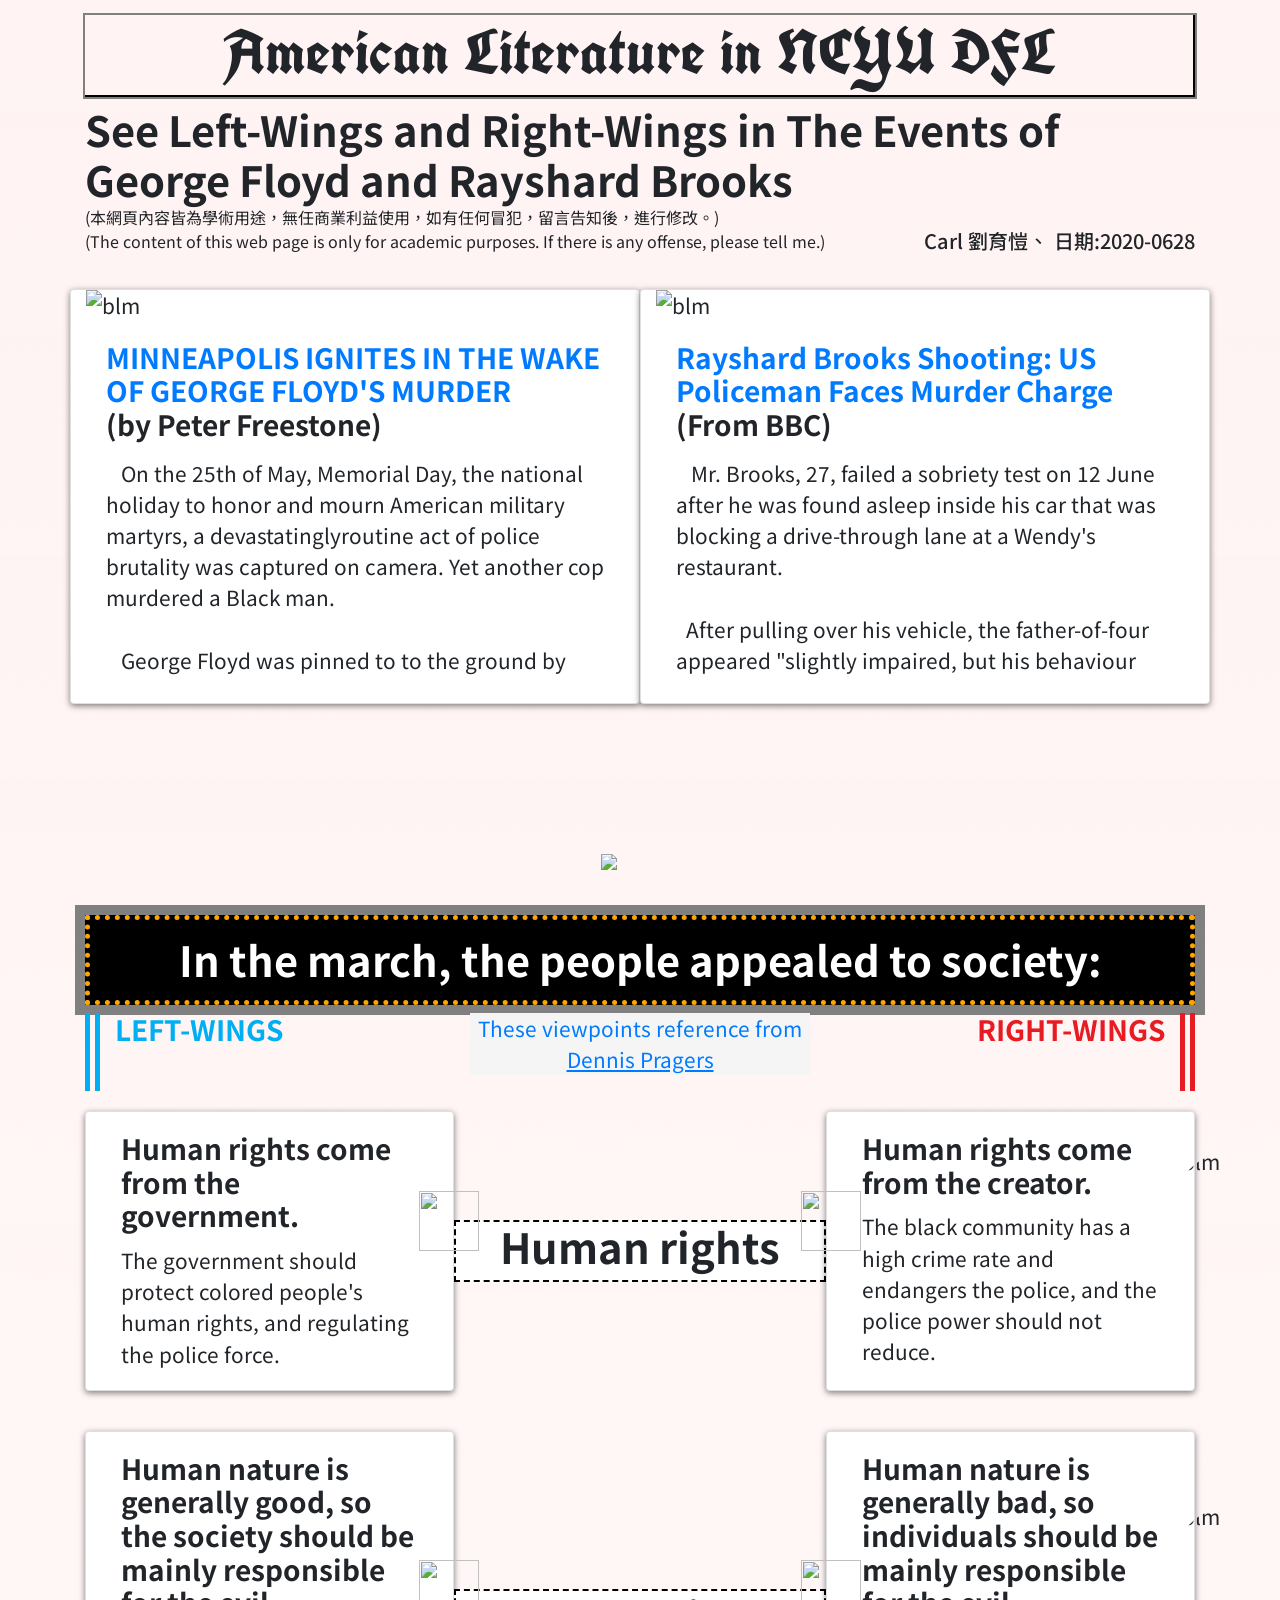
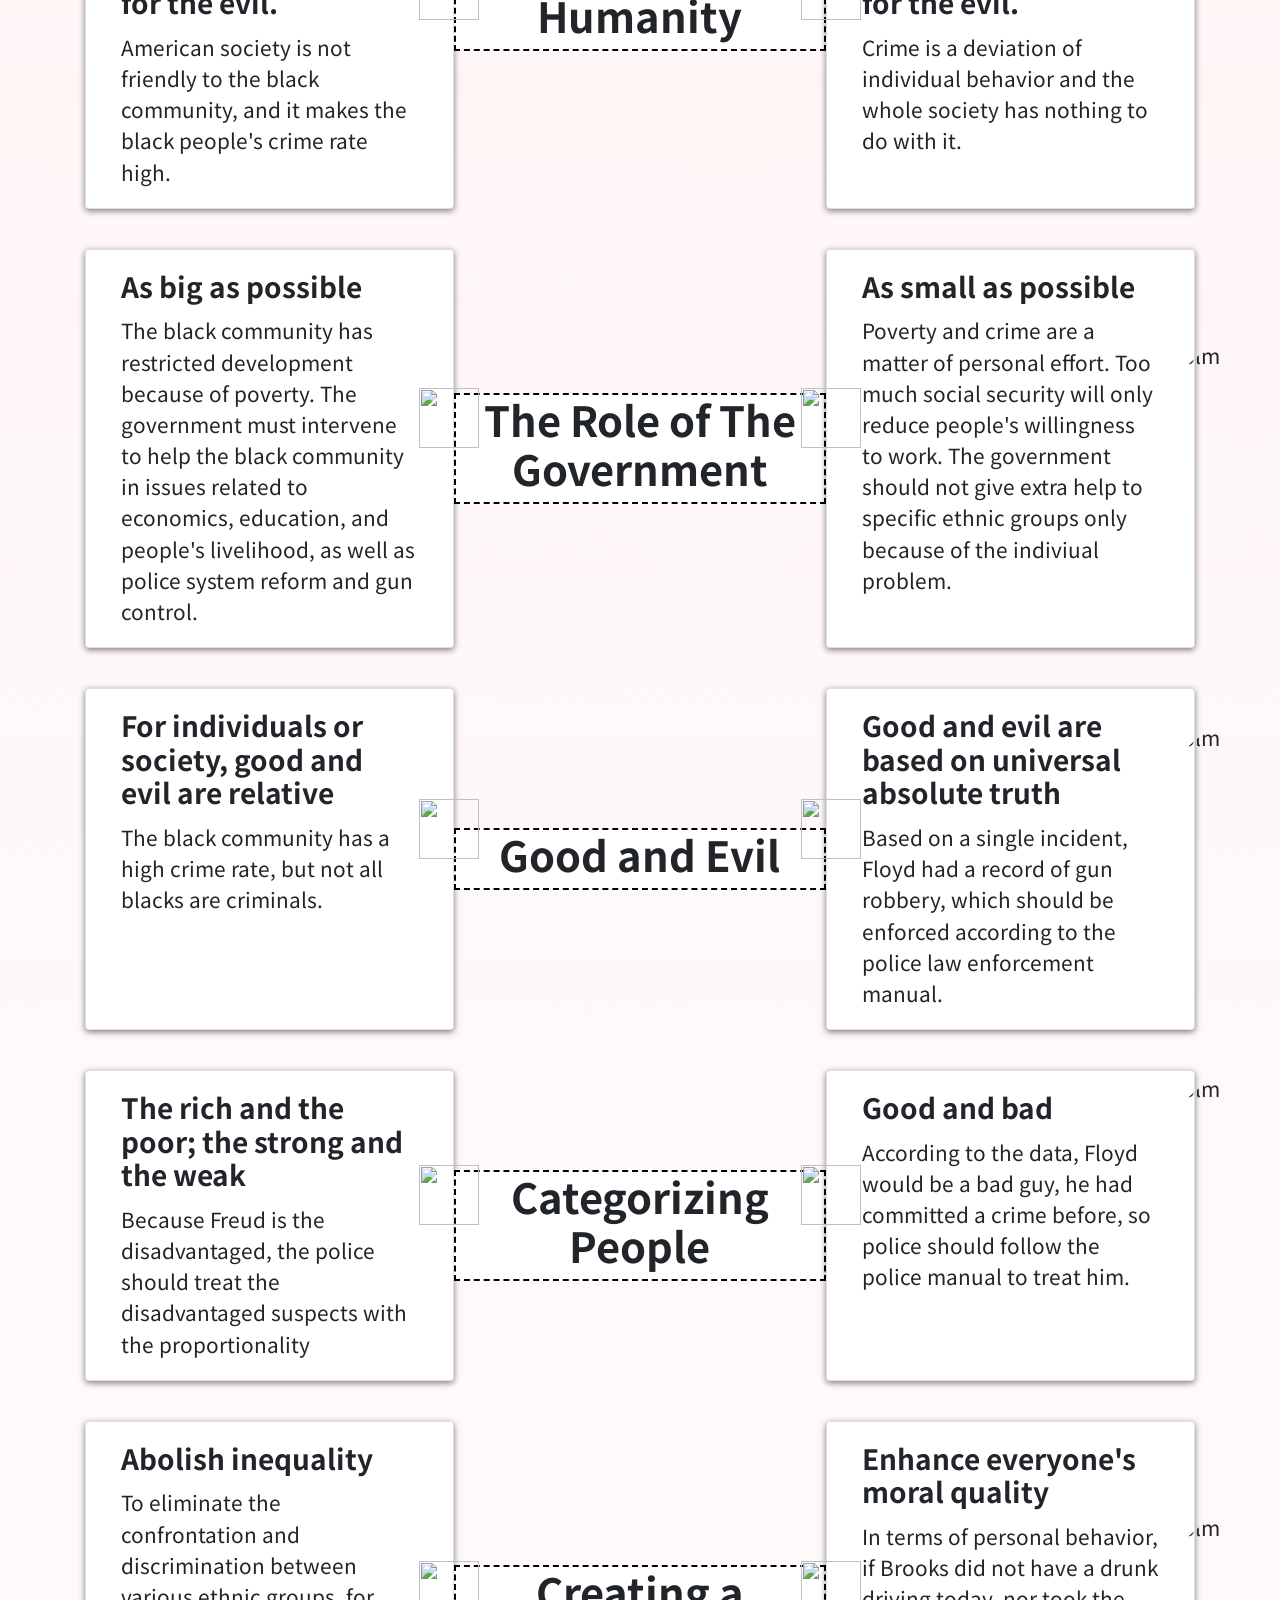
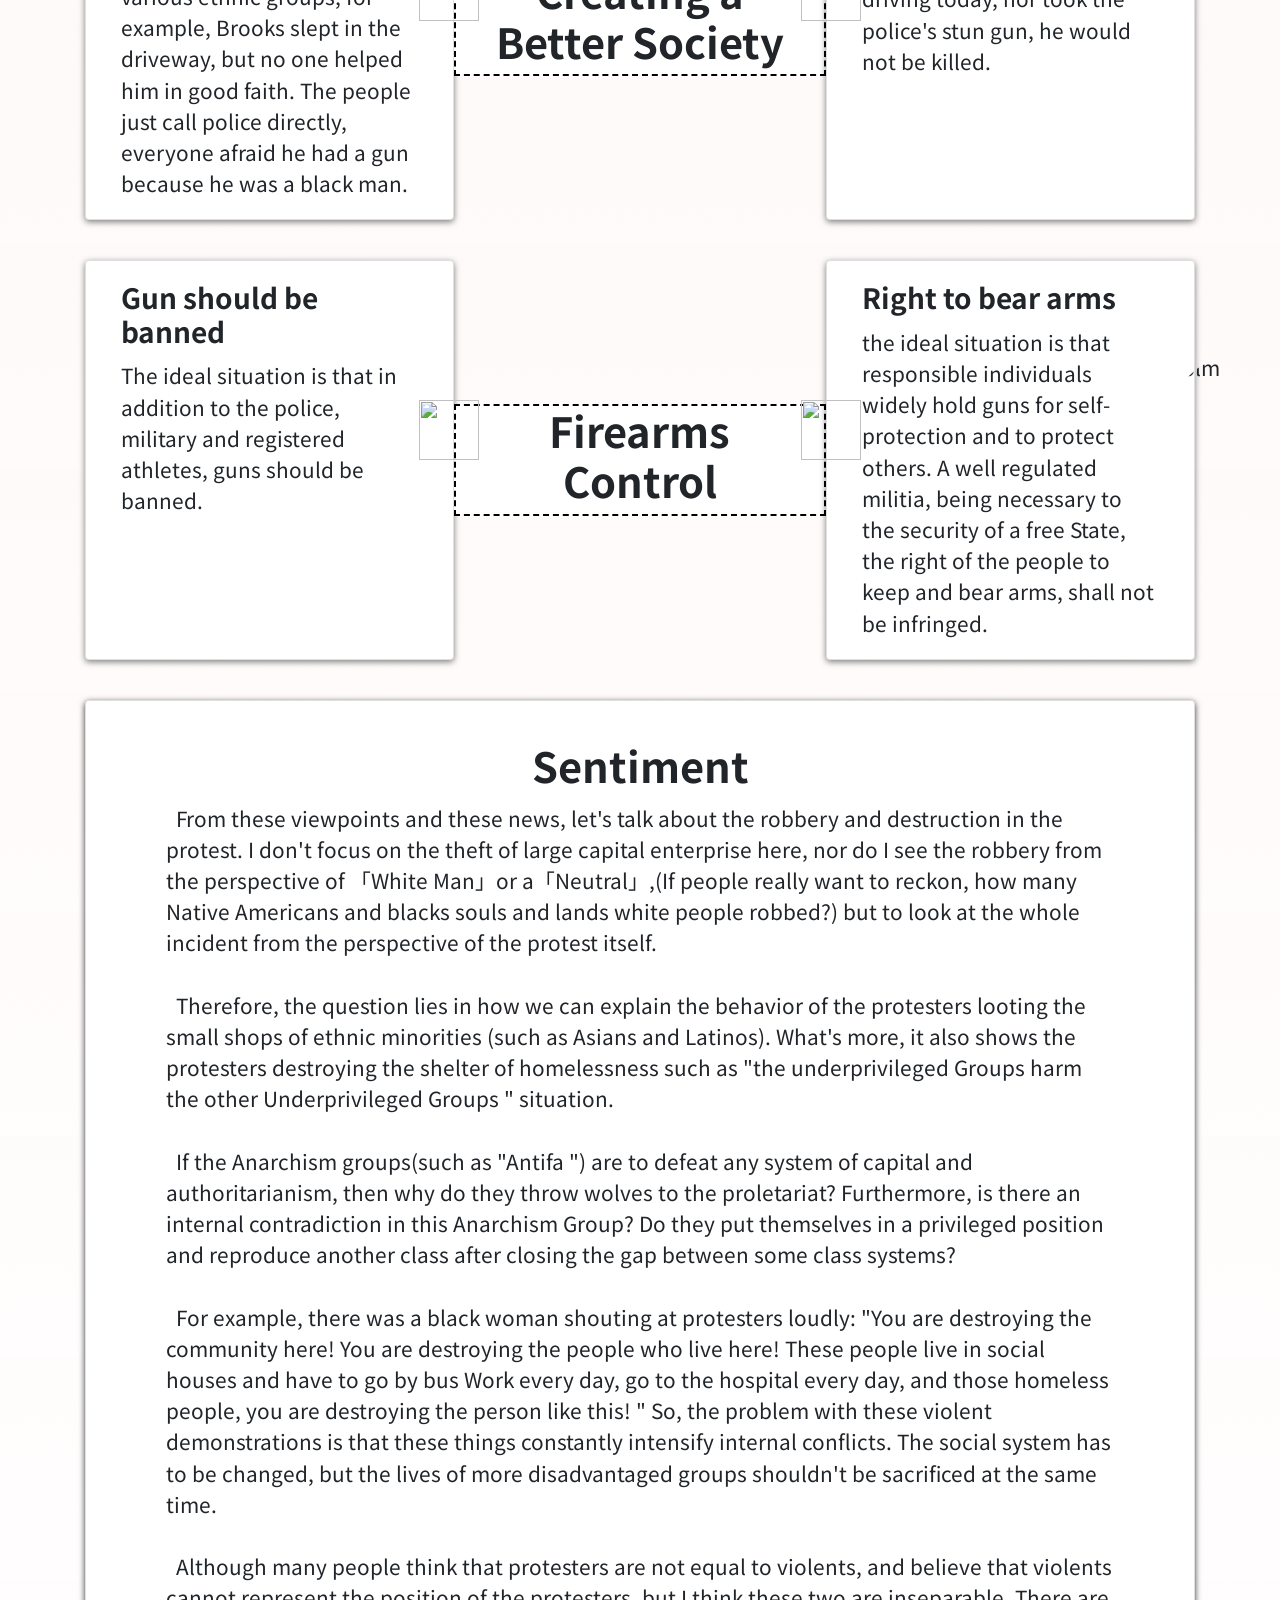
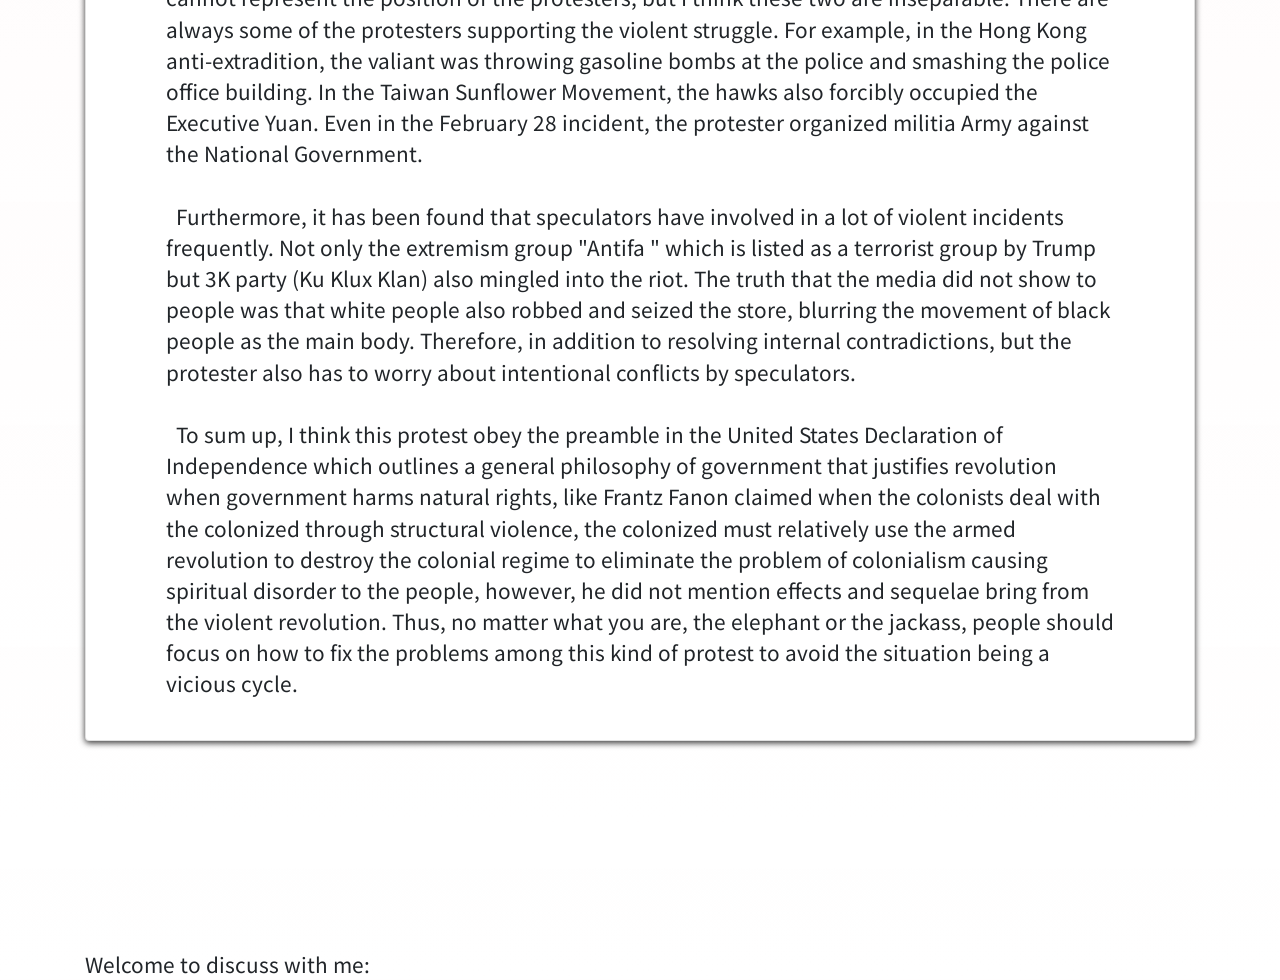
==== commit 6c8d3bd9: "go" ====
--- a/index.html
+++ b/index.html
@@ -22,6 +22,10 @@
             font-size: 3em;
             font-weight: bold;
             font-family: 'UnifrakturCook', cursive;
+            border-right: 2px solid black;
+            border-bottom: 2px solid black;
+            outline: 2px solid gray;
+            padding-bottom: 5px;
         }
         
         h2 {
@@ -214,7 +218,7 @@
                 </section>
             </article>
         </section>
-        <h2 style="text-align: center; border: 5px dashed black ; padding:15px; outline: 10px solid #ffffff; background-color: #ffffff;">In the march, the people appealed to society:</h2>
+        <h2 style="text-align: center; border: 5px dotted orange ; padding:15px; outline: 10px solid  gray; background-color: black; color:white;">In the march, the people appealed to society:</h2>
         <!-- 左右派  -->
         <!-- 左右派 -->
         <!-- 人權 -->
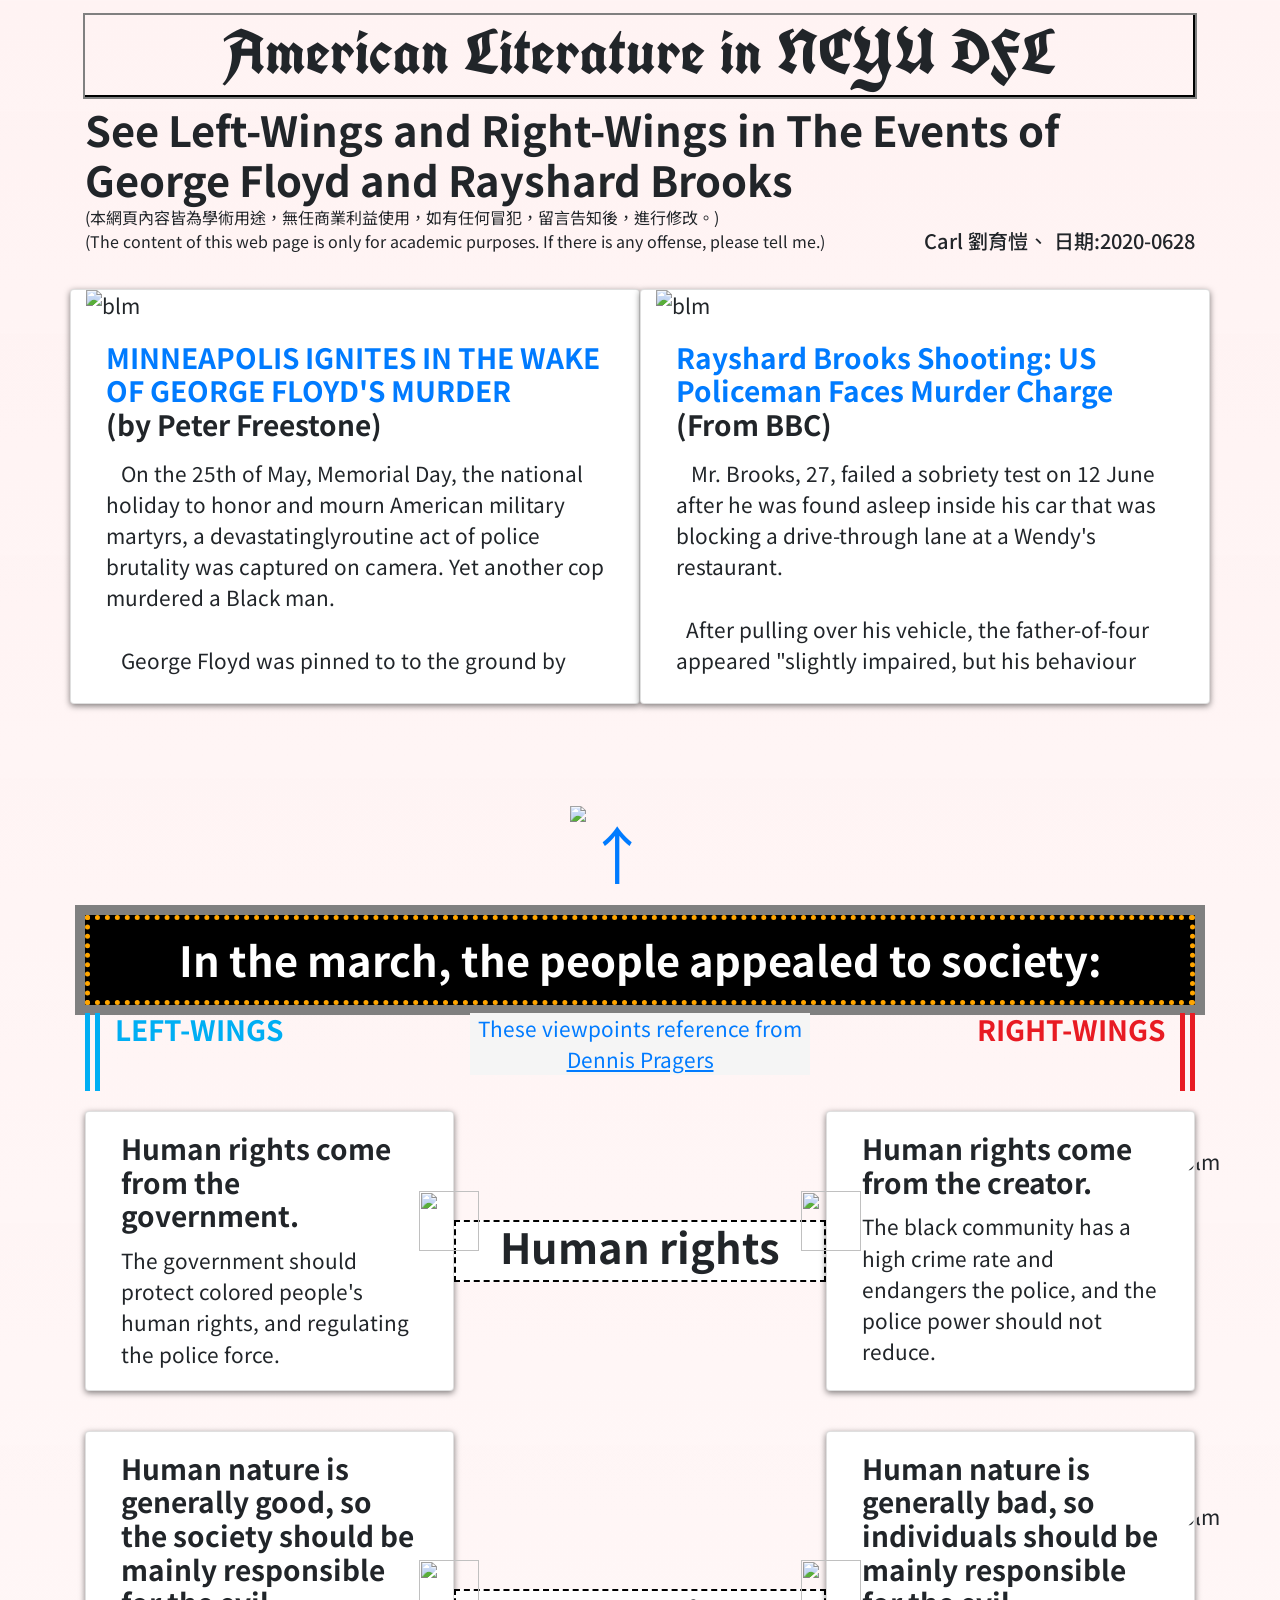
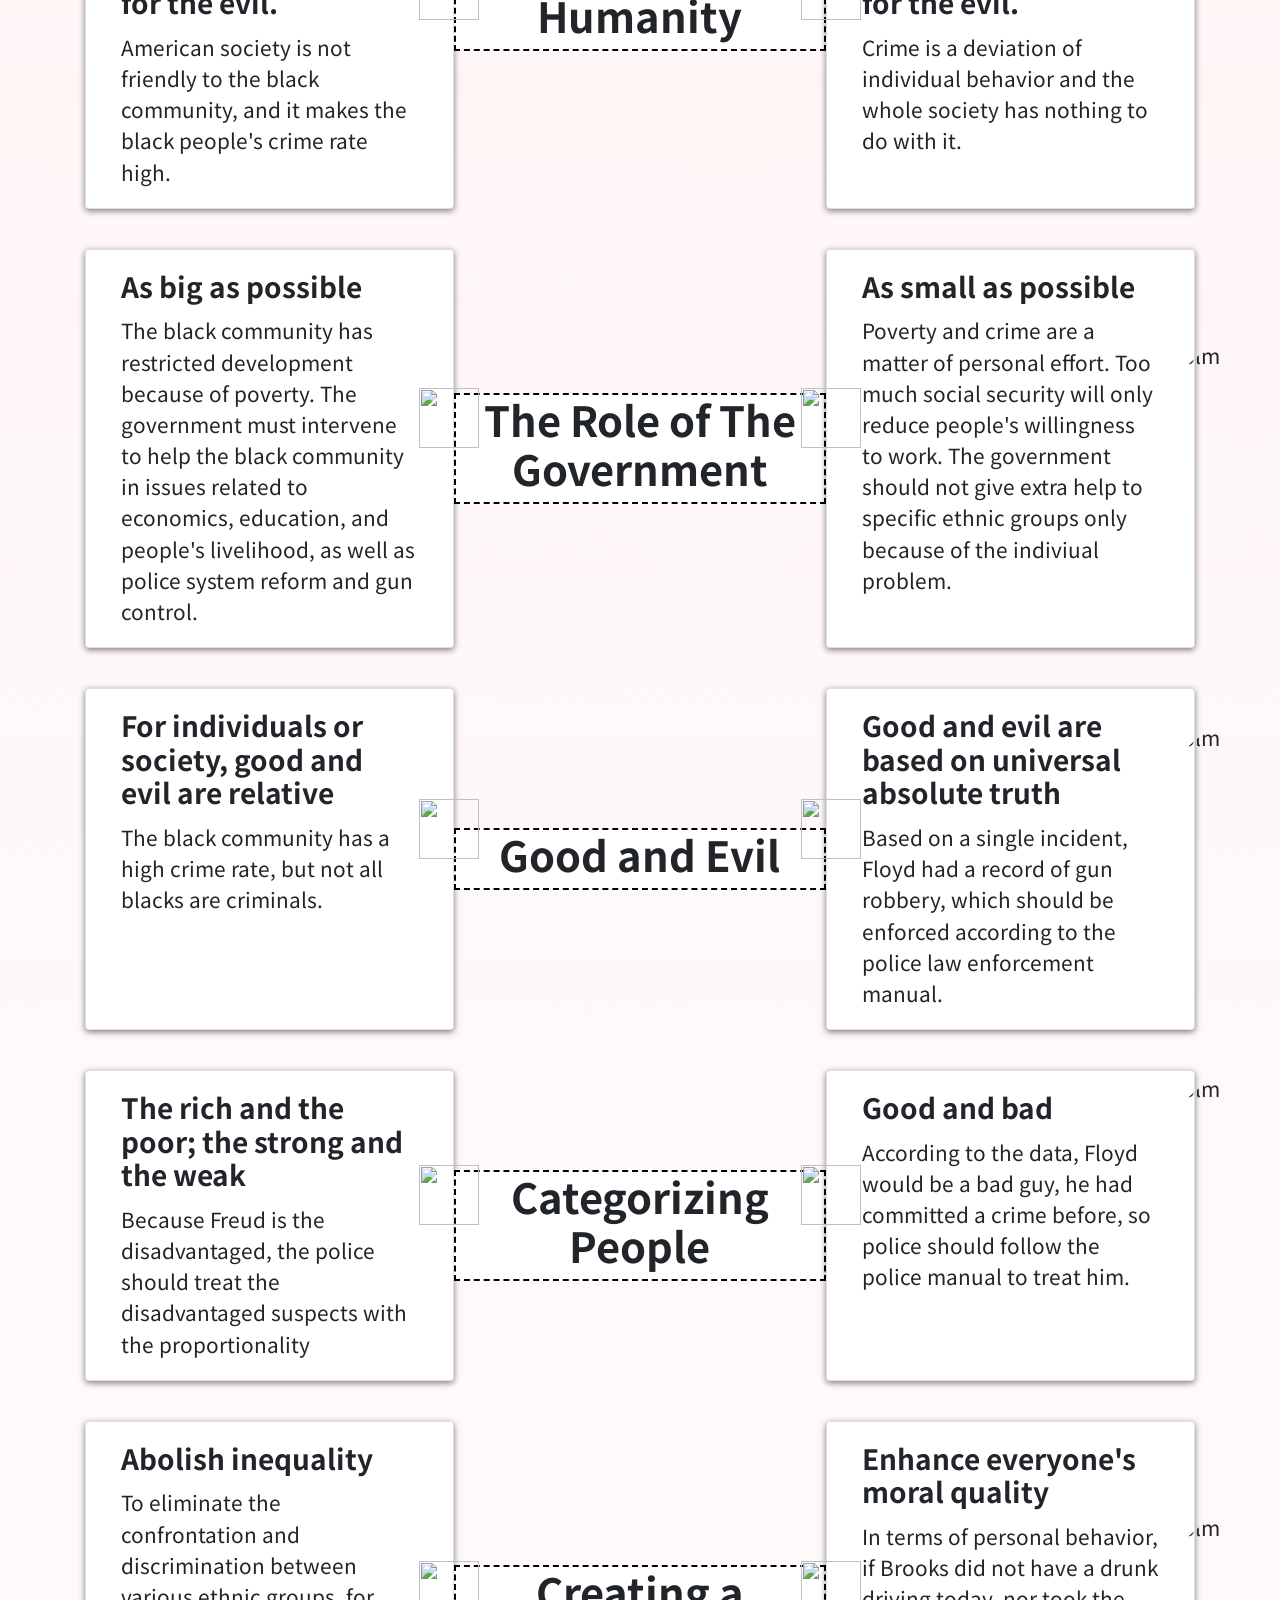
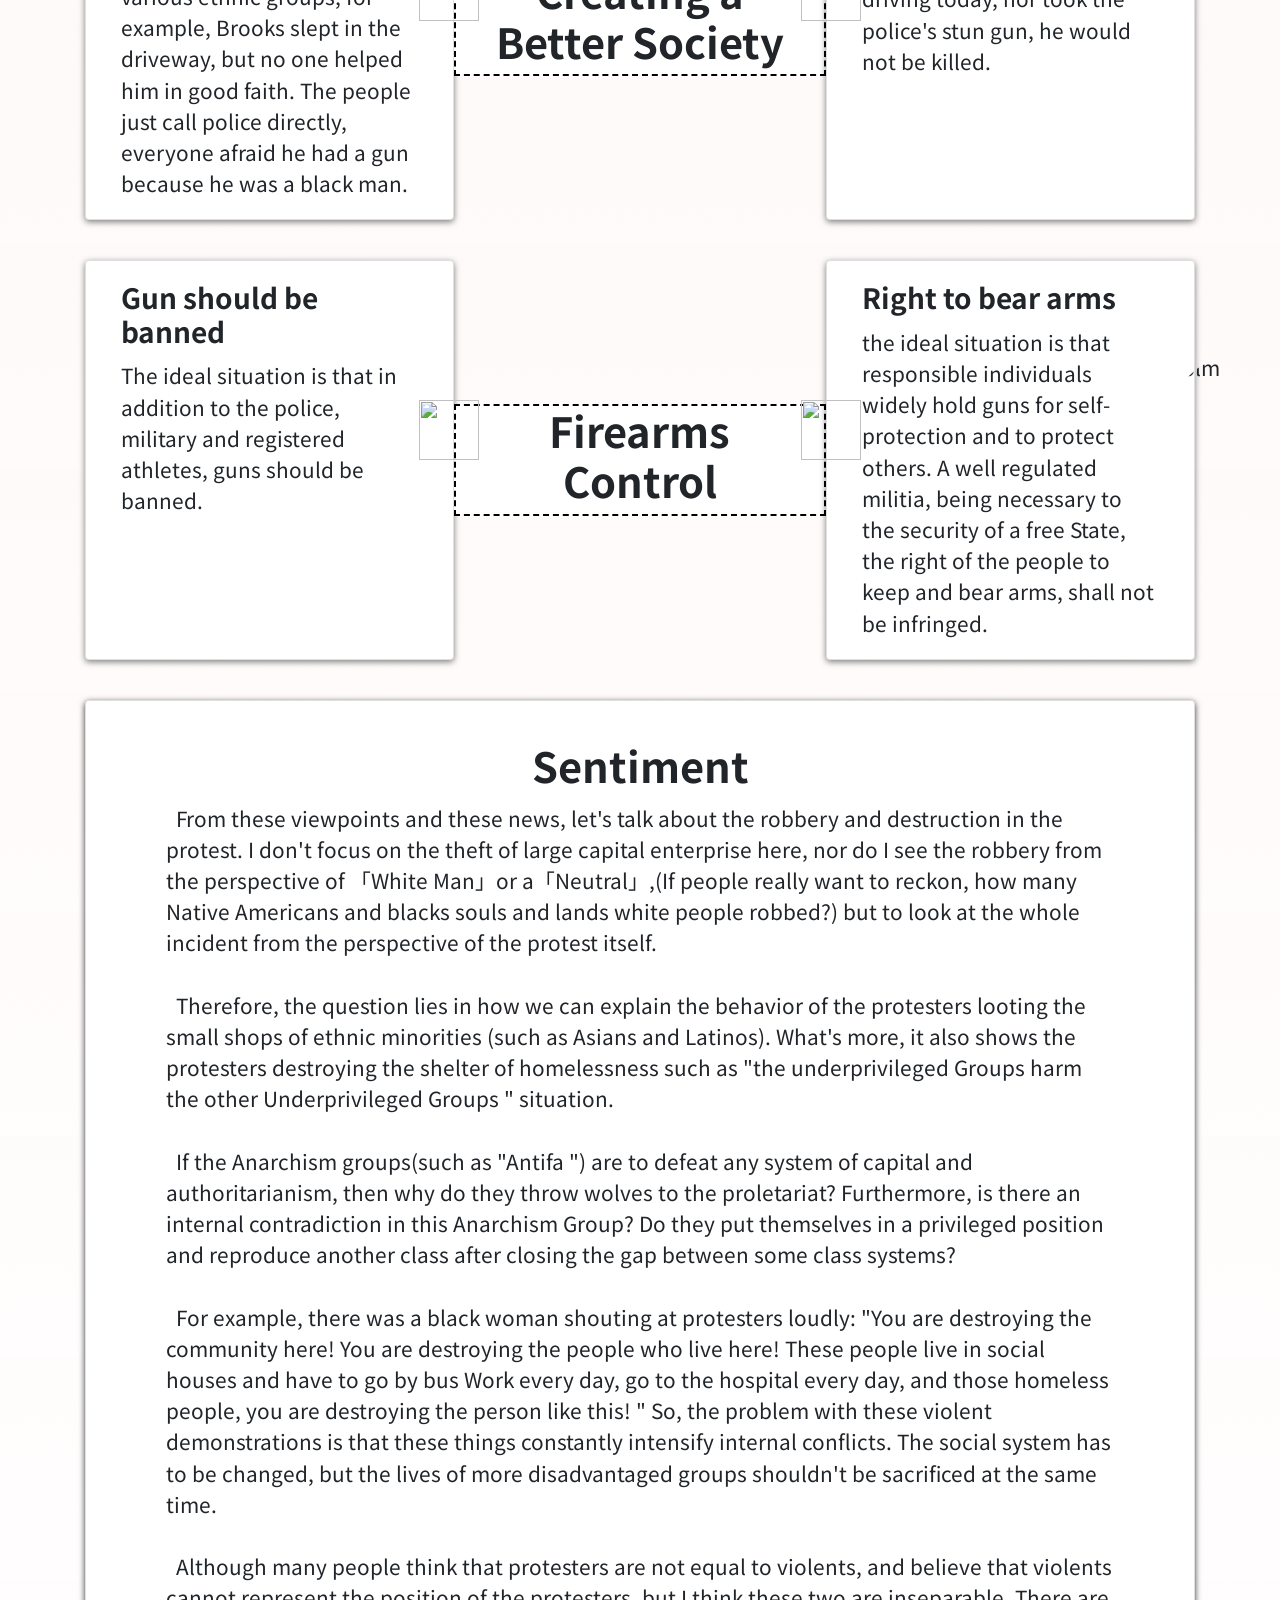
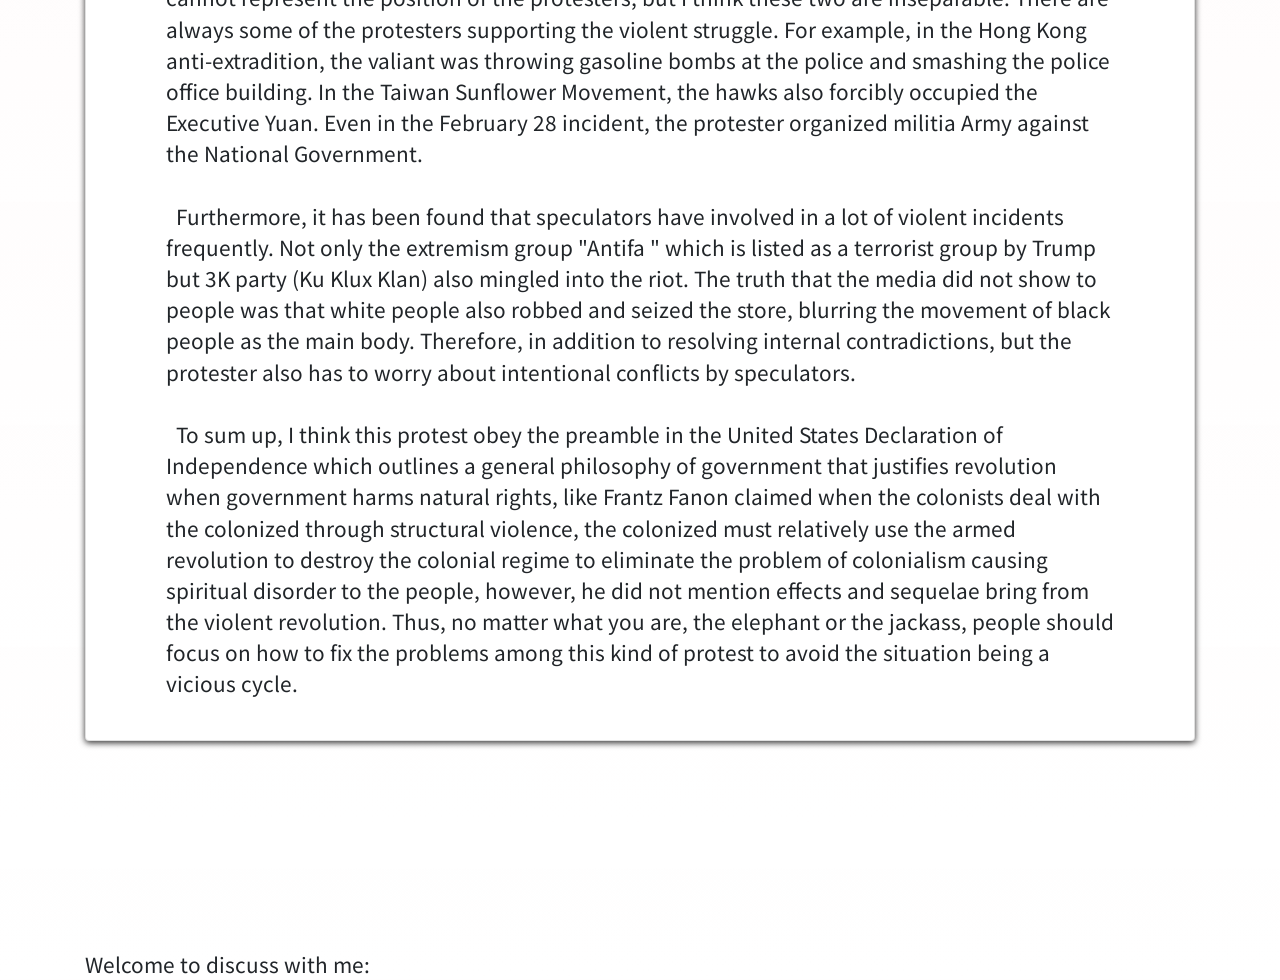
==== commit b4fa54bc: "1111" ====
--- a/index.html
+++ b/index.html
@@ -13,7 +13,7 @@
     <link href="https://fonts.googleapis.com/css2?family=Noto+Sans+TC&family=UnifrakturCook:wght@700&display=swap" rel="stylesheet">
     <style>
         body {
-            background: linear-gradient(rgba(255, 240, 240, 0.8), rgba(255, 255, 255, 0.9)), url('https://lh3.googleusercontent.com/proxy/pJ5uopFT8sGf6mEjCvaZZ-eyy_lwUpYX_Kmz_MWmwpootfdPMkE-rn_CFfOPHUoTSkvxgxNnmTvLa0_MJvCiFk77W7MVQLujhTjH9GxRevY4FN2OhsNRn4nRMw');
+            background: linear-gradient(rgba(255, 240, 240, 0.8), rgba(255, 255, 255, 0.9)), url('https://i.imgur.com/zkRib3o.gif');
             font-family: 'Noto Sans TC', sans-serif;
             font-size: 1.3em;
         }
@@ -184,7 +184,7 @@
             </header>
             <nav class="wow slideInUp backtop" data-wow-duration="2s" data-wow-delay="0.5s" onclick="reSet()">
                 <a href="#">
-                    <img src="https://lh3.googleusercontent.com/proxy/w7RNd7OXlBFT8busIS2VS5Qcq_rVOCeMQg1TzalvDR4INzHD3v9zJ9gLujIkWlRCo4nq19JwOWpqMjEetchMlT_P_YSnmse8zBUNX0by157L">
+                    <img src="https://lh3.googleusercontent.com/proxy/xTuSh3cM1WNjYSXILHroFrZsO0DuBniP8sjxjYxRhO8ySy9yD_s1fP7ooitTdknuC67RjMq5gfxSUQHwd_xAEH-d" alt="↑">
                 </a>
             </nav>
             <article class="wow slideInDown row">
